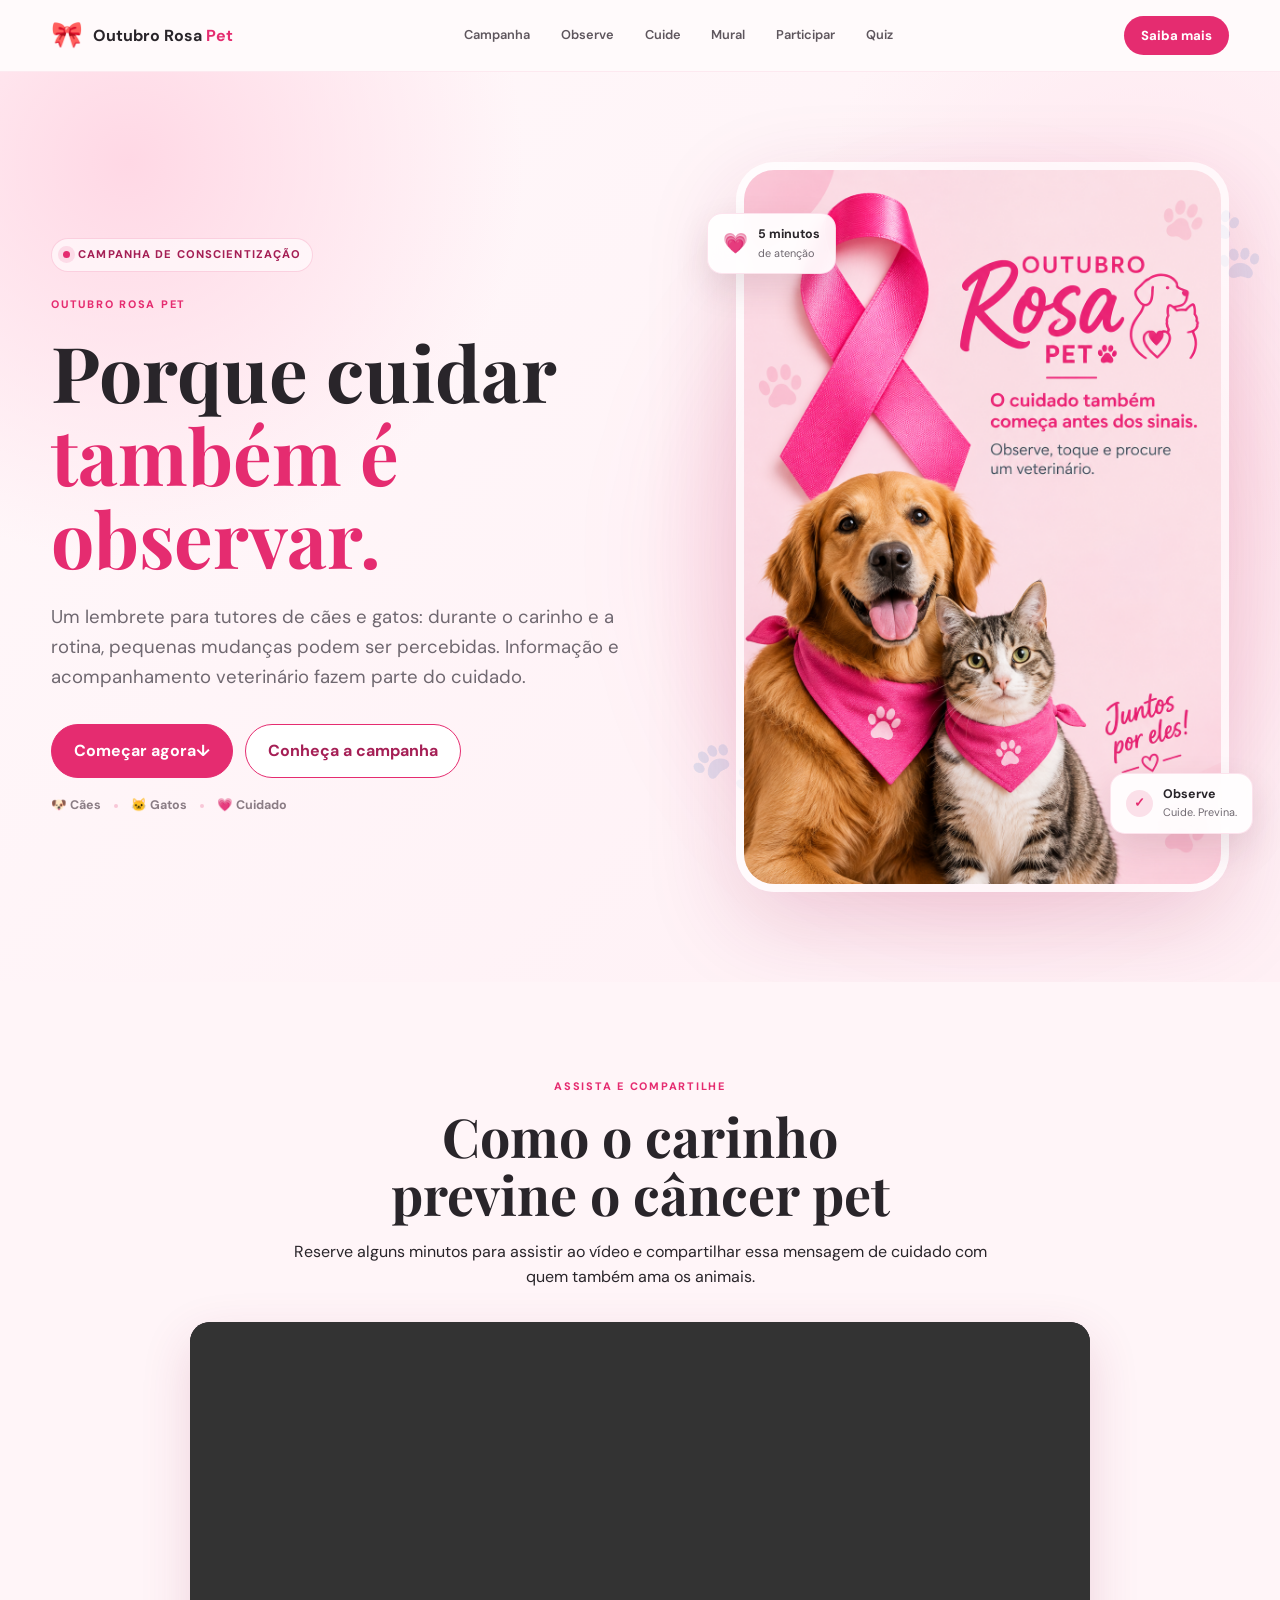
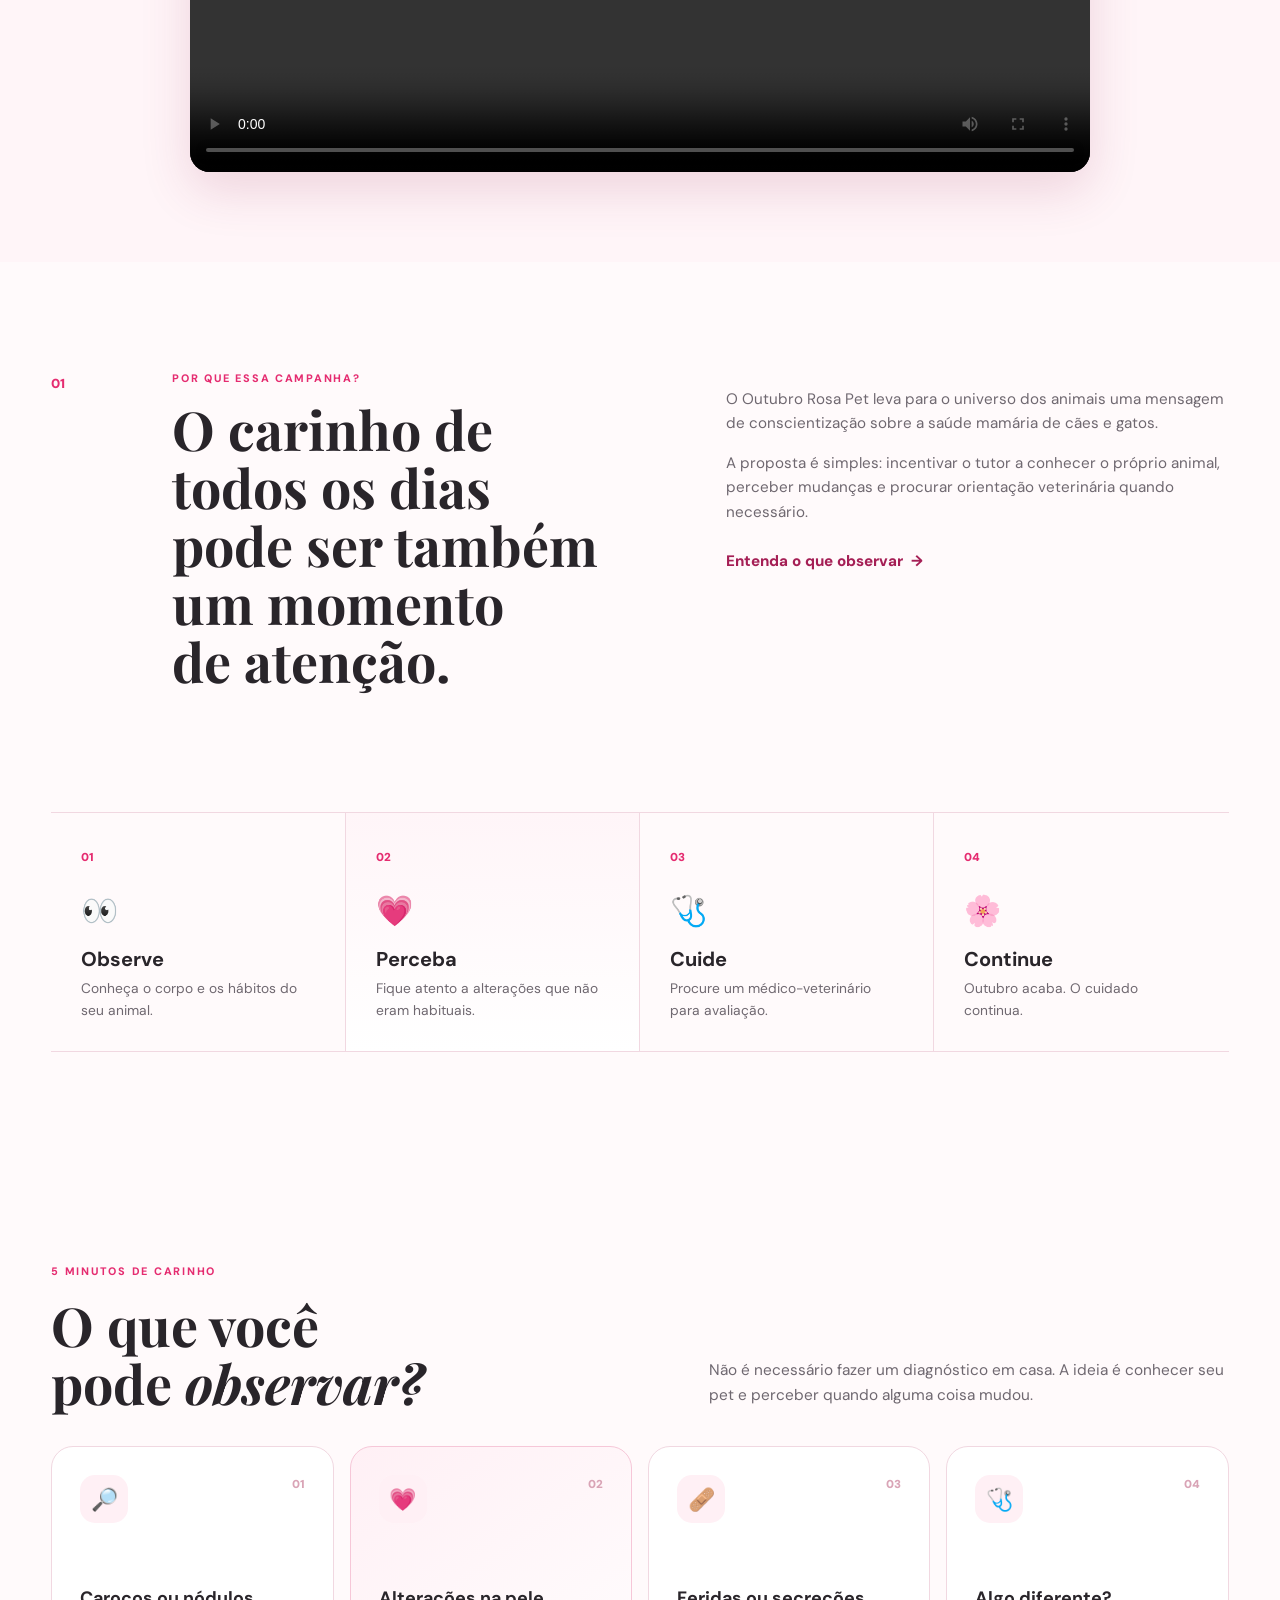
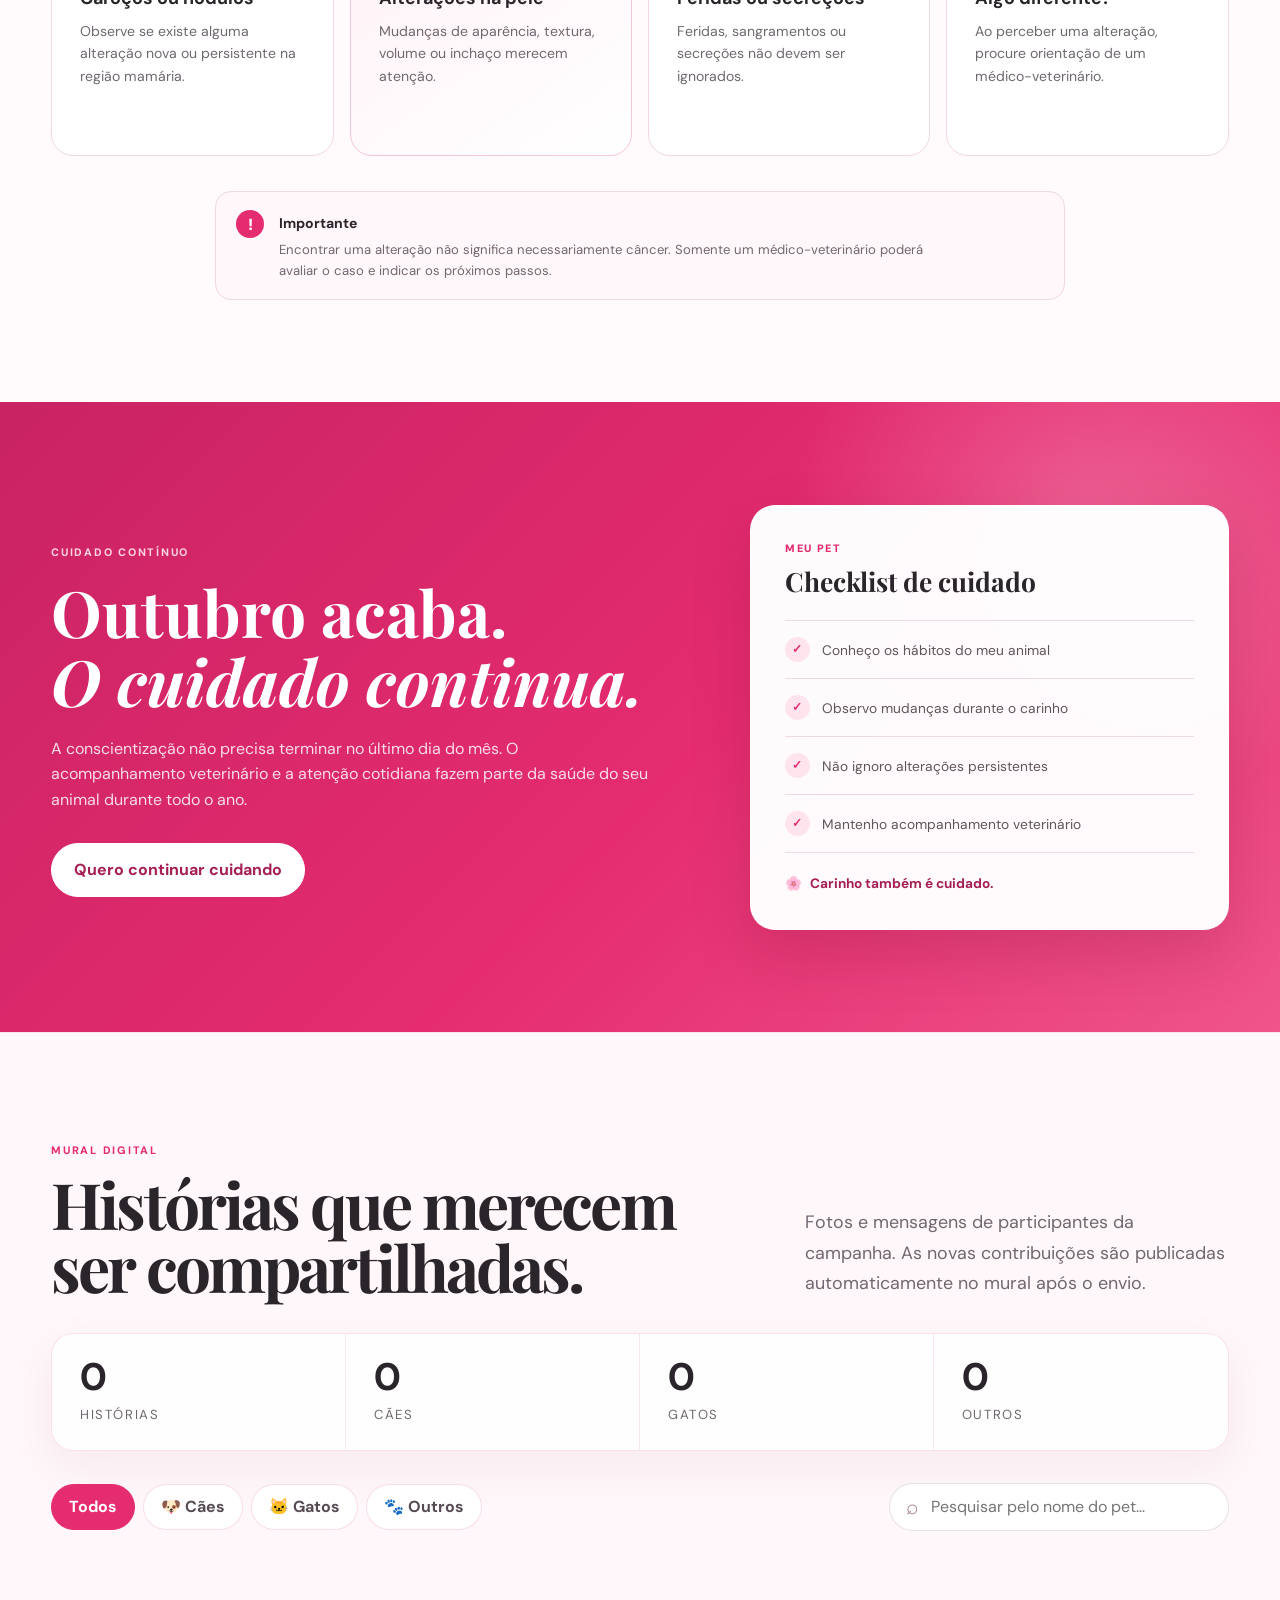
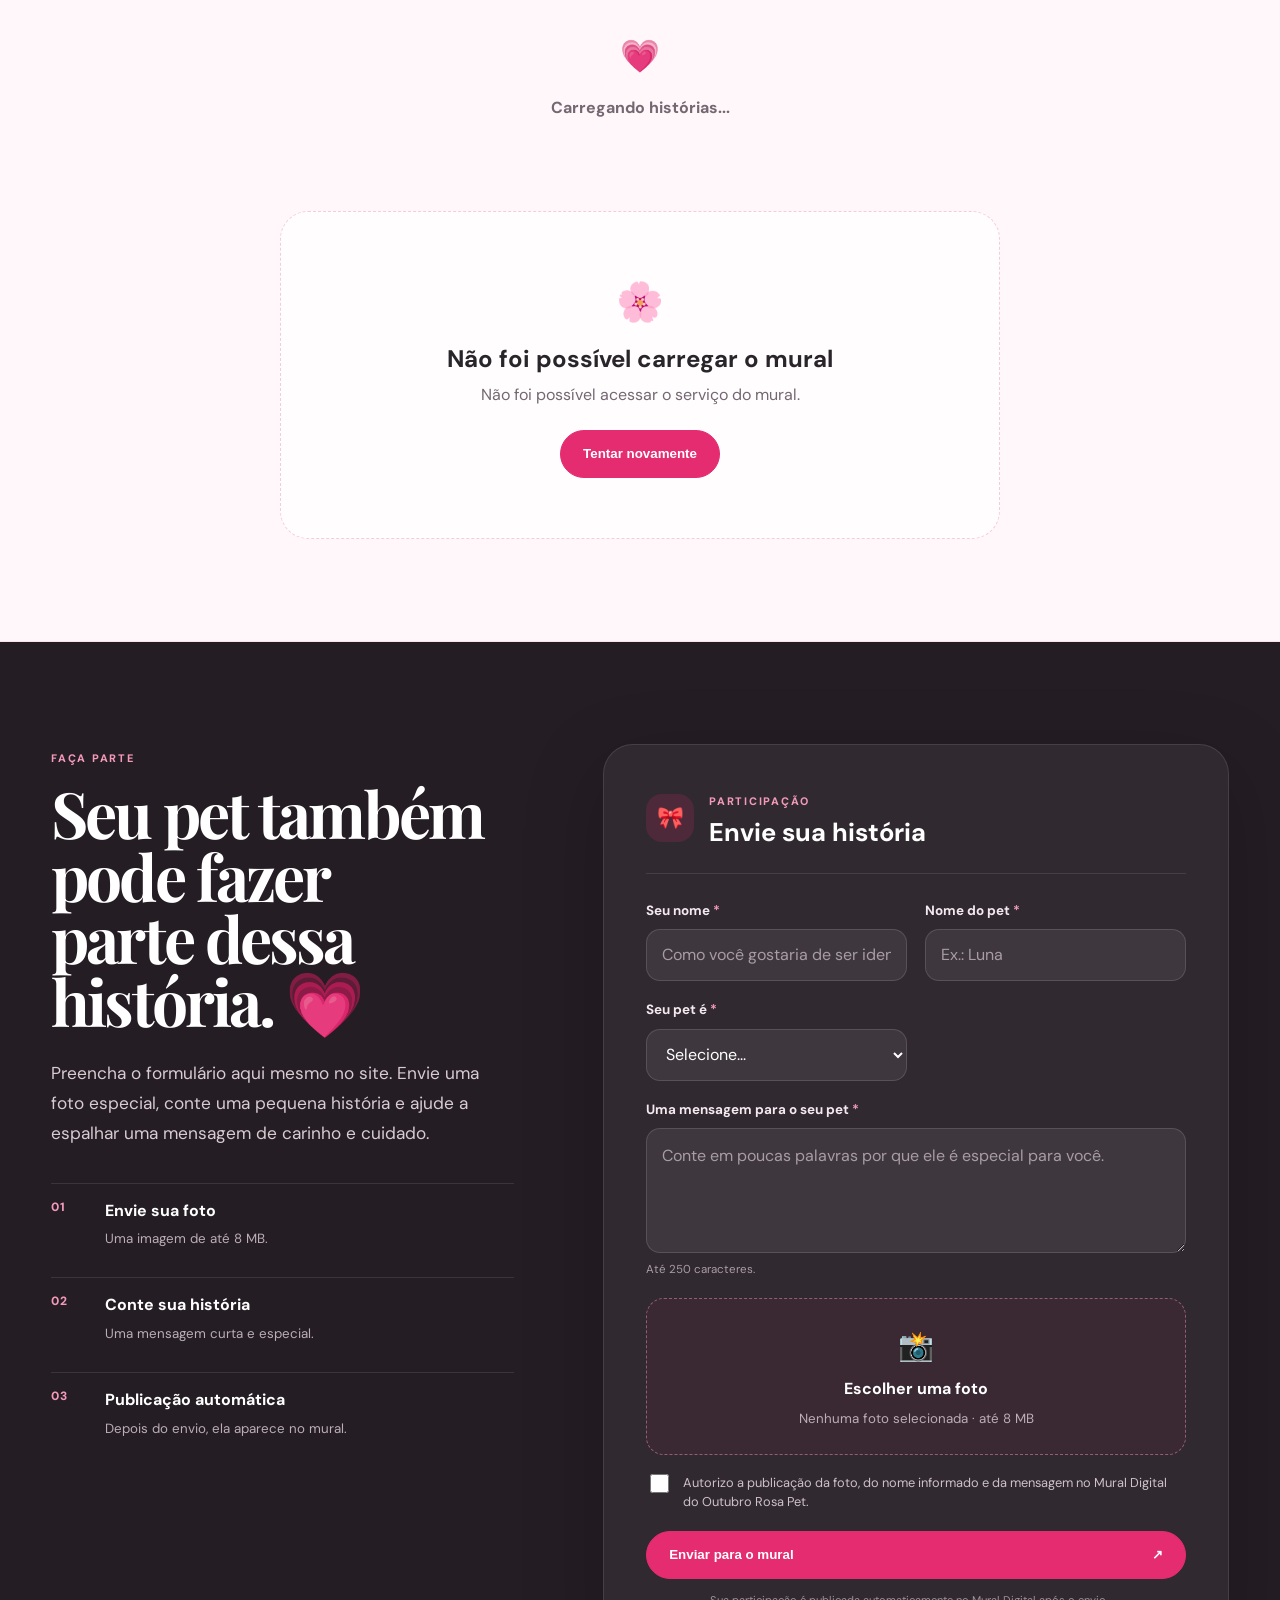
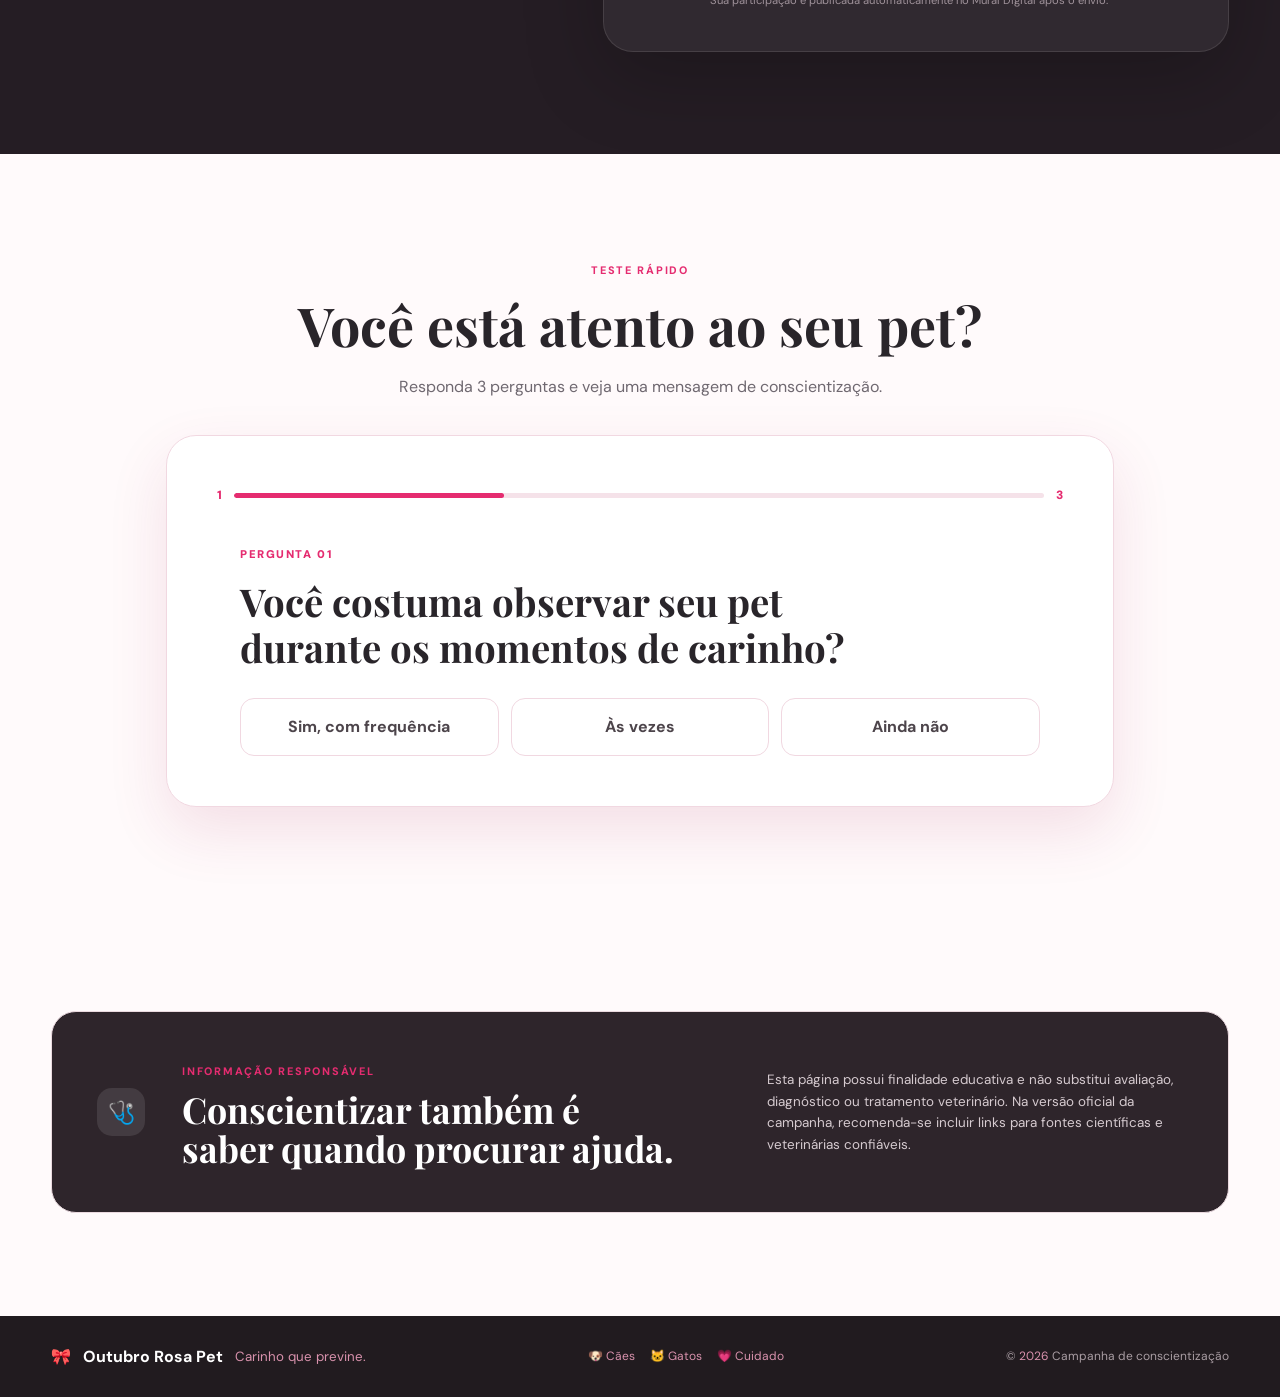
==== teste.html @ 1e1b748e "Create teste.html" ====
<!DOCTYPE html>
<html lang="pt-BR">
<head>
  <meta charset="UTF-8">
  <meta name="viewport" content="width=device-width, initial-scale=1.0, viewport-fit=cover">
  <meta name="theme-color" content="#e52c70">
  <meta name="description" content="Outubro Rosa Pet, uma campanha de conscientização sobre a saúde mamária de cães e gatos.">
  <meta name="robots" content="index, follow">
  <title>Outubro Rosa Pet | Carinho que previne</title>

  <link rel="preconnect" href="https://fonts.googleapis.com">
  <link rel="preconnect" href="https://fonts.gstatic.com" crossorigin>
  <link href="https://fonts.googleapis.com/css2?family=DM+Sans:wght@400;500;600;700;800&family=Playfair+Display:wght@600;700&display=swap" rel="stylesheet">

  <link rel="stylesheet" href="styles.css">
</head>

<body>

  <a class="skip-link" href="#conteudo">Pular para o conteúdo</a>

  <header class="topbar">
    <a class="brand" href="#inicio" aria-label="Outubro Rosa Pet, início">
      <span class="brand-ribbon" aria-hidden="true">🎀</span>
      <span>Outubro Rosa <strong>Pet</strong></span>
    </a>

    <nav aria-label="Navegação principal">
      <a href="#campanha">Campanha</a>
      <a href="#observe">Observe</a>
      <a href="#prevencao">Cuide</a>
      <a href="#mural">Mural</a>
      <a href="#participar">Participar</a>
      <a href="#quiz">Quiz</a>
    </nav>

    <a class="header-cta" href="#saiba-mais">Saiba mais</a>
  </header>

  <main id="conteudo">

    <!-- HERO -->
    <section class="hero" id="inicio">
      <div class="hero-copy">

        <div class="campaign-tag">
          <span class="pulse-dot"></span>
          CAMPANHA DE CONSCIENTIZAÇÃO
        </div>

        <span class="eyebrow">OUTUBRO ROSA PET</span>

        <h1>
          Porque cuidar
          <span>também é observar.</span>
        </h1>

        <p class="hero-text">
          Um lembrete para tutores de cães e gatos: durante o carinho e a rotina,
          pequenas mudanças podem ser percebidas. Informação e acompanhamento
          veterinário fazem parte do cuidado.
        </p>

        <div class="hero-actions">
          <a class="button primary" href="#observe">
            <span>Começar agora</span>
            <span aria-hidden="true">↓</span>
          </a>
          <a class="button secondary" href="#campanha">
            Conheça a campanha
          </a>
        </div>

        <div class="hero-trust">
          <span>🐶 Cães</span>
          <i></i>
          <span>🐱 Gatos</span>
          <i></i>
          <span>💗 Cuidado</span>
        </div>
      </div>

      <div class="hero-visual">
        <div class="hero-glow"></div>

        <div class="floating-card card-top">
          <span>💗</span>
          <div>
            <strong>5 minutos</strong>
            <small>de atenção</small>
          </div>
        </div>

        <div class="hero-image-frame">
          <img
            src="assets/poster-outubro-rosa-pet.png"
            alt="Cachorro e gato representando a campanha Outubro Rosa Pet"
          >
        </div>

        <div class="floating-card card-bottom">
          <span>✓</span>
          <div>
            <strong>Observe</strong>
            <small>Cuide. Previna.</small>
          </div>
        </div>

        <div class="decorative-paw paw-one" aria-hidden="true">🐾</div>
        <div class="decorative-paw paw-two" aria-hidden="true">🐾</div>
      </div>
    </section>


    <!-- VÍDEO DA CAMPANHA -->
    <section id="video-campanha" aria-labelledby="video-campanha-titulo"
      style="padding: clamp(3rem, 7vw, 6rem) 1.25rem; background: #fff5f8;">
      <div style="max-width: 1050px; margin: 0 auto;">
        <div style="max-width: 720px; margin: 0 auto 2rem; text-align: center;">
          <span class="eyebrow">ASSISTA E COMPARTILHE</span>
          <h2 id="video-campanha-titulo" style="margin: .6rem 0 1rem;">Como o carinho previne o câncer pet</h2>
          <p>Reserve alguns minutos para assistir ao vídeo e compartilhar essa mensagem de cuidado com quem também ama os animais.</p>
        </div>
        <div style="max-width: 900px; margin: 0 auto; overflow: hidden; border-radius: 20px; background: #1f1720; box-shadow: 0 18px 50px rgba(150, 35, 80, .16);">
          <video controls playsinline preload="metadata"
            style="display: block; width: 100%; height: auto; max-height: 70vh;"
            aria-label="Vídeo da campanha Outubro Rosa Pet: Como o Carinho Previne o Câncer Pet">
            <source src="assets/Como_o_Carinho_Previne_o_C%C3%A2ncer_Pet.mp4" type="video/mp4">
            Seu navegador não consegue reproduzir este vídeo. Você pode
            <a href="assets/Como_o_Carinho_Previne_o_C%C3%A2ncer_Pet.mp4">abrir o vídeo diretamente</a>.
          </video>
        </div>
      </div>
    </section>

    <!-- INTRO -->
    <section class="campaign-intro" id="campanha">
      <div class="intro-number">01</div>

      <div class="intro-title">
        <span class="eyebrow">POR QUE ESSA CAMPANHA?</span>
        <h2>O carinho de todos os dias pode ser também um momento de atenção.</h2>
      </div>

      <div class="intro-text">
        <p>
          O Outubro Rosa Pet leva para o universo dos animais uma mensagem de
          conscientização sobre a saúde mamária de cães e gatos.
        </p>

        <p>
          A proposta é simples: incentivar o tutor a conhecer o próprio animal,
          perceber mudanças e procurar orientação veterinária quando necessário.
        </p>

        <a class="text-link" href="#observe">
          Entenda o que observar <span>→</span>
        </a>
      </div>
    </section>

    <!-- NUMBERS / PILLARS -->
    <section class="pillars" aria-label="Etapas da campanha">
      <div class="pillar">
        <span class="pillar-number">01</span>
        <span class="pillar-icon">👀</span>
        <h3>Observe</h3>
        <p>Conheça o corpo e os hábitos do seu animal.</p>
      </div>

      <div class="pillar active">
        <span class="pillar-number">02</span>
        <span class="pillar-icon">💗</span>
        <h3>Perceba</h3>
        <p>Fique atento a alterações que não eram habituais.</p>
      </div>

      <div class="pillar">
        <span class="pillar-number">03</span>
        <span class="pillar-icon">🩺</span>
        <h3>Cuide</h3>
        <p>Procure um médico-veterinário para avaliação.</p>
      </div>

      <div class="pillar">
        <span class="pillar-number">04</span>
        <span class="pillar-icon">🌸</span>
        <h3>Continue</h3>
        <p>Outubro acaba. O cuidado continua.</p>
      </div>
    </section>

    <!-- OBSERVE -->
    <section class="observe-section" id="observe">
      <div class="section-heading">
        <div>
          <span class="eyebrow">5 MINUTOS DE CARINHO</span>
          <h2>O que você pode <em>observar?</em></h2>
        </div>

        <p>
          Não é necessário fazer um diagnóstico em casa. A ideia é conhecer
          seu pet e perceber quando alguma coisa mudou.
        </p>
      </div>

      <div class="observation-grid">

        <article class="observation-card">
          <div class="observation-icon">🔎</div>
          <span class="observation-index">01</span>
          <h3>Caroços ou nódulos</h3>
          <p>
            Observe se existe alguma alteração nova ou persistente na região mamária.
          </p>
        </article>

        <article class="observation-card featured">
          <div class="observation-icon">💗</div>
          <span class="observation-index">02</span>
          <h3>Alterações na pele</h3>
          <p>
            Mudanças de aparência, textura, volume ou inchaço merecem atenção.
          </p>
        </article>

        <article class="observation-card">
          <div class="observation-icon">🩹</div>
          <span class="observation-index">03</span>
          <h3>Feridas ou secreções</h3>
          <p>
            Feridas, sangramentos ou secreções não devem ser ignorados.
          </p>
        </article>

        <article class="observation-card">
          <div class="observation-icon">🩺</div>
          <span class="observation-index">04</span>
          <h3>Algo diferente?</h3>
          <p>
            Ao perceber uma alteração, procure orientação de um médico-veterinário.
          </p>
        </article>

      </div>

      <div class="important-note">
        <span class="note-icon">!</span>
        <div>
          <strong>Importante</strong>
          <p>
            Encontrar uma alteração não significa necessariamente câncer.
            Somente um médico-veterinário poderá avaliar o caso e indicar os próximos passos.
          </p>
        </div>
      </div>
    </section>

    <!-- PREVENTION -->
    <section class="prevention-section" id="prevencao">
      <div class="prevention-content">

        <div class="prevention-copy">
          <span class="eyebrow">CUIDADO CONTÍNUO</span>
          <h2>Outubro acaba.<br><em>O cuidado continua.</em></h2>

          <p>
            A conscientização não precisa terminar no último dia do mês.
            O acompanhamento veterinário e a atenção cotidiana fazem parte
            da saúde do seu animal durante todo o ano.
          </p>

          <a class="button light" href="#saiba-mais">
            Quero continuar cuidando
          </a>
        </div>

        <div class="checklist-card">
          <div class="checklist-header">
            <span>MEU PET</span>
            <strong>Checklist de cuidado</strong>
          </div>

          <div class="check-item">
            <span>✓</span>
            <p>Conheço os hábitos do meu animal</p>
          </div>

          <div class="check-item">
            <span>✓</span>
            <p>Observo mudanças durante o carinho</p>
          </div>

          <div class="check-item">
            <span>✓</span>
            <p>Não ignoro alterações persistentes</p>
          </div>

          <div class="check-item">
            <span>✓</span>
            <p>Mantenho acompanhamento veterinário</p>
          </div>

          <div class="check-footer">
            <span>🌸</span>
            <strong>Carinho também é cuidado.</strong>
          </div>
        </div>

      </div>
    </section>

    <!-- MURAL DIGITAL -->
    <section class="mural-section" id="mural">
      <div class="section-heading mural-heading">
        <div>
          <span class="eyebrow">MURAL DIGITAL</span>
          <h2>Histórias que merecem ser compartilhadas.</h2>
        </div>
        <p>
          Fotos e mensagens de participantes da campanha. As novas contribuições são
          publicadas automaticamente no mural após o envio.
        </p>
      </div>

      <div class="mural-stats" aria-label="Estatísticas do mural">
        <div><strong id="muralTotal">0</strong><span>histórias</span></div>
        <div><strong id="muralDogs">0</strong><span>cães</span></div>
        <div><strong id="muralCats">0</strong><span>gatos</span></div>
        <div><strong id="muralOthers">0</strong><span>outros</span></div>
      </div>

      <div class="mural-toolbar">
        <div class="mural-filters" role="group" aria-label="Filtrar mural">
          <button type="button" class="mural-filter is-active" data-mural-filter="todos">Todos</button>
          <button type="button" class="mural-filter" data-mural-filter="cachorros">🐶 Cães</button>
          <button type="button" class="mural-filter" data-mural-filter="gatos">🐱 Gatos</button>
          <button type="button" class="mural-filter" data-mural-filter="outros">🐾 Outros</button>
        </div>
        <label class="mural-search">
          <span aria-hidden="true">⌕</span>
          <span class="sr-only">Pesquisar no mural</span>
          <input id="muralSearch" type="search" placeholder="Pesquisar pelo nome do pet..." autocomplete="off">
        </label>
      </div>

      <div class="mural-loading" id="muralLoading" role="status">
        <span class="loading-orbit" aria-hidden="true">💗</span>
        <strong>Carregando histórias...</strong>
      </div>

      <div class="mural-grid" id="muralGrid" aria-live="polite"></div>

      <div class="mural-empty" id="muralEmpty" hidden>
        <div class="mural-empty-icon">🌸</div>
        <h3>Seja uma das primeiras histórias</h3>
        <p>Envie uma foto e uma mensagem para começar a construir o nosso mural.</p>
        <a class="button primary" href="#participar">Participar do mural</a>
      </div>
    </section>

    <!-- PARTICIPAÇÃO -->
    <section class="participation-section" id="participar">
      <div class="participation-layout">
        <div class="participation-copy">
          <span class="eyebrow">FAÇA PARTE</span>
          <h2>Seu pet também pode fazer parte dessa história. 💗</h2>
          <p>
            Preencha o formulário aqui mesmo no site. Envie uma foto especial,
            conte uma pequena história e ajude a espalhar uma mensagem de carinho e cuidado.
          </p>

          <div class="participation-points">
            <div><span>01</span><strong>Envie sua foto</strong><small>Uma imagem de até 8 MB.</small></div>
            <div><span>02</span><strong>Conte sua história</strong><small>Uma mensagem curta e especial.</small></div>
            <div><span>03</span><strong>Publicação automática</strong><small>Depois do envio, ela aparece no mural.</small></div>
          </div>
        </div>

        <form class="participation-form" id="participationForm" novalidate>
          <div class="form-header">
            <span class="form-icon">🎀</span>
            <div>
              <span class="eyebrow">PARTICIPAÇÃO</span>
              <h3>Envie sua história</h3>
            </div>
          </div>

          <div class="form-grid">
            <label class="form-field">
              <span>Seu nome <b>*</b></span>
              <input id="participantName" name="nome" type="text" maxlength="80" required placeholder="Como você gostaria de ser identificado(a)?">
            </label>

            <label class="form-field">
              <span>Nome do pet <b>*</b></span>
              <input id="petName" name="pet" type="text" maxlength="60" required placeholder="Ex.: Luna">
            </label>

            <label class="form-field">
              <span>Seu pet é <b>*</b></span>
              <select id="petType" name="tipo" required>
                <option value="">Selecione...</option>
                <option value="Cachorro">🐶 Cachorro</option>
                <option value="Gato">🐱 Gato</option>
                <option value="Coelho">🐰 Coelho</option>
                <option value="Outro">🐾 Outro</option>
              </select>
            </label>

            <label class="form-field form-field-full">
              <span>Uma mensagem para o seu pet <b>*</b></span>
              <textarea id="petMessage" name="mensagem" maxlength="250" required placeholder="Conte em poucas palavras por que ele é especial para você."></textarea>
              <small>Até 250 caracteres.</small>
            </label>

            <label class="upload-field form-field-full" for="petPhoto">
              <input id="petPhoto" name="foto" type="file" accept="image/jpeg,image/png,image/webp,image/*" required>
              <span class="upload-icon">📸</span>
              <strong>Escolher uma foto</strong>
              <small id="fileName">Nenhuma foto selecionada · até 8 MB</small>
            </label>

            <label class="consent-field form-field-full">
              <input id="consent" type="checkbox" required>
              <span>
                Autorizo a publicação da foto, do nome informado e da mensagem no Mural Digital do Outubro Rosa Pet.
              </span>
            </label>
          </div>

          <div class="form-status" id="formStatus" hidden aria-live="polite"></div>

          <button class="button primary form-submit" id="submitParticipation" type="submit">
            <span>Enviar para o mural</span>
            <span aria-hidden="true">↗</span>
          </button>

          <p class="form-note">Sua participação é publicada automaticamente no Mural Digital após o envio.</p>
        </form>
      </div>
    </section>

    <!-- QUIZ -->
    <section class="quiz-section" id="quiz">
      <div class="quiz-header">
        <span class="eyebrow">TESTE RÁPIDO</span>
        <h2>Você está atento ao seu pet?</h2>
        <p>Responda 3 perguntas e veja uma mensagem de conscientização.</p>
      </div>

      <div class="quiz-box" id="quizBox">

        <div class="quiz-progress">
          <span id="questionNumber">1</span>
          <div class="progress-track">
            <div class="progress-bar" id="progressBar"></div>
          </div>
          <span>3</span>
        </div>

        <div class="quiz-question" id="quizQuestion">
          <span class="question-label">PERGUNTA 01</span>
          <h3>Você costuma observar seu pet durante os momentos de carinho?</h3>

          <div class="quiz-options">
            <button type="button" data-answer="yes">Sim, com frequência</button>
            <button type="button" data-answer="sometimes">Às vezes</button>
            <button type="button" data-answer="no">Ainda não</button>
          </div>
        </div>

        <div class="quiz-result" id="quizResult" hidden>
          <div class="result-icon">🌸</div>
          <span class="eyebrow">MENSAGEM PARA VOCÊ</span>
          <h3>O cuidado começa na atenção.</h3>
          <p>
            Continue observando seu animal e mantenha o acompanhamento com
            um médico-veterinário. Pequenas atitudes fazem parte de uma rotina de cuidado.
          </p>
          <button type="button" class="button primary" id="restartQuiz">
            Refazer o quiz
          </button>
        </div>

      </div>
    </section>

    <!-- Seção de QR Code removida -->

    <!-- SOURCES -->
    <section class="responsibility">
      <div class="responsibility-icon">🩺</div>

      <div>
        <span class="eyebrow">INFORMAÇÃO RESPONSÁVEL</span>
        <h2>Conscientizar também é saber quando procurar ajuda.</h2>
      </div>

      <p>
        Esta página possui finalidade educativa e não substitui avaliação,
        diagnóstico ou tratamento veterinário. Na versão oficial da campanha,
        recomenda-se incluir links para fontes científicas e veterinárias confiáveis.
      </p>
    </section>

  </main>

  <!-- VISUALIZAÇÃO AMPLIADA DO MURAL -->
  <div class="mural-lightbox" id="muralLightbox" hidden role="dialog" aria-modal="true" aria-labelledby="lightboxTitle">
    <div class="mural-lightbox-panel">
      <button class="mural-lightbox-close" id="lightboxClose" type="button" aria-label="Fechar foto">×</button>
      <div class="mural-lightbox-image">
        <img id="lightboxImage" src="" alt="">
      </div>
      <div class="mural-lightbox-content">
        <span class="eyebrow">HISTÓRIA DO MURAL</span>
        <h3 id="lightboxTitle">Meu pet</h3>
        <p id="lightboxMessage"></p>
        <strong id="lightboxAuthor"></strong>
      </div>
    </div>
  </div>

  <footer>
    <div class="footer-brand">
      <span>🎀</span>
      <strong>Outubro Rosa Pet</strong>
      <small>Carinho que previne.</small>
    </div>

    <div class="footer-center">
      <span>🐶 Cães</span>
      <span>🐱 Gatos</span>
      <span>💗 Cuidado</span>
    </div>

    <p>© <span id="year"></span> Campanha de conscientização</p>
  </footer>

  <script>
    // Ano automático
    document.getElementById("year").textContent = new Date().getFullYear();

    // Quiz
    const questions = [
      {
        title: "Você costuma observar seu pet durante os momentos de carinho?",
        label: "PERGUNTA 01"
      },
      {
        title: "Se você perceber uma alteração persistente, o que faria?",
        label: "PERGUNTA 02"
      },
      {
        title: "O acompanhamento veterinário faz parte da rotina do seu pet?",
        label: "PERGUNTA 03"
      }
    ];

    let currentQuestion = 0;

    const questionNumber = document.getElementById("questionNumber");
    const progressBar = document.getElementById("progressBar");
    const quizQuestion = document.getElementById("quizQuestion");
    const quizResult = document.getElementById("quizResult");
    const restartQuiz = document.getElementById("restartQuiz");

    function renderQuestion() {
      const question = questions[currentQuestion];

      questionNumber.textContent = currentQuestion + 1;
      progressBar.style.width = ((currentQuestion + 1) / questions.length * 100) + "%";

      quizQuestion.innerHTML = `
        <span class="question-label">${question.label}</span>
        <h3>${question.title}</h3>
        <div class="quiz-options">
          <button type="button">Sim</button>
          <button type="button">Às vezes</button>
          <button type="button">Ainda não</button>
        </div>
      `;

      quizQuestion.querySelectorAll("button").forEach(button => {
        button.addEventListener("click", nextQuestion);
      });
    }

    function nextQuestion() {
      currentQuestion++;

      if (currentQuestion >= questions.length) {
        quizQuestion.hidden = true;
        quizResult.hidden = false;
        progressBar.style.width = "100%";
        questionNumber.textContent = "✓";
        return;
      }

      renderQuestion();
    }

    restartQuiz.addEventListener("click", () => {
      currentQuestion = 0;
      quizQuestion.hidden = false;
      quizResult.hidden = true;
      renderQuestion();
    });

    // Intersection observer para entradas suaves
    const observer = new IntersectionObserver((entries) => {
      entries.forEach(entry => {
        if (entry.isIntersecting) {
          entry.target.classList.add("is-visible");
        }
      });
    }, { threshold: 0.1 });

    document.querySelectorAll(
      ".pillar, .observation-card, .important-note, .checklist-card, .quiz-box, .responsibility"
    ).forEach(element => observer.observe(element));


    // ================================================================
    // MURAL DIGITAL + FORMULÁRIO
    // Integração direta com o Google Apps Script.
    // ================================================================

    const MURAL_API_URL = "https://script.google.com/macros/s/AKfycbwHZes5xLtTREn1jpdKSPSDmWVf1mwkJ4J_RjFqAWxGQUt0kjCjULKMPs38r4GDtqMt/exec";
    const MAX_IMAGE_BYTES = 8 * 1024 * 1024;

    const muralState = {
      items: [],
      filter: "todos",
      search: ""
    };

    const muralElements = {
      grid: document.getElementById("muralGrid"),
      empty: document.getElementById("muralEmpty"),
      loading: document.getElementById("muralLoading"),
      search: document.getElementById("muralSearch"),
      filters: document.querySelectorAll("[data-mural-filter]"),
      total: document.getElementById("muralTotal"),
      dogs: document.getElementById("muralDogs"),
      cats: document.getElementById("muralCats"),
      others: document.getElementById("muralOthers"),
      form: document.getElementById("participationForm"),
      status: document.getElementById("formStatus"),
      file: document.getElementById("petPhoto"),
      fileName: document.getElementById("fileName"),
      submit: document.getElementById("submitParticipation"),
      lightbox: document.getElementById("muralLightbox"),
      lightboxImage: document.getElementById("lightboxImage"),
      lightboxTitle: document.getElementById("lightboxTitle"),
      lightboxMessage: document.getElementById("lightboxMessage"),
      lightboxAuthor: document.getElementById("lightboxAuthor"),
      lightboxClose: document.getElementById("lightboxClose")
    };

    function normalizeText(value) {
      return String(value || "")
        .normalize("NFD")
        .replace(/[\u0300-\u036f]/g, "")
        .toLowerCase()
        .trim();
    }

    function escapeHtml(value) {
      return String(value || "")
        .replace(/&/g, "&amp;")
        .replace(/</g, "&lt;")
        .replace(/>/g, "&gt;")
        .replace(/"/g, "&quot;")
        .replace(/'/g, "&#039;");
    }

    function petEmoji(tipo) {
      const type = normalizeText(tipo);
      if (type.includes("gato")) return "🐱";
      if (type.includes("cachorro") || type.includes("cao")) return "🐶";
      if (type.includes("coelho")) return "🐰";
      return "🐾";
    }

    function isDog(item) {
      const type = normalizeText(item.tipo);
      return type.includes("cachorro") || type.includes("cao");
    }

    function isCat(item) {
      return normalizeText(item.tipo).includes("gato");
    }

    function renderMuralStats() {
      const dogs = muralState.items.filter(isDog).length;
      const cats = muralState.items.filter(isCat).length;
      const others = Math.max(0, muralState.items.length - dogs - cats);

      muralElements.total.textContent = muralState.items.length;
      muralElements.dogs.textContent = dogs;
      muralElements.cats.textContent = cats;
      muralElements.others.textContent = others;
    }

    function getVisibleItems() {
      const term = normalizeText(muralState.search);

      return muralState.items.filter(item => {
        const type = normalizeText(item.tipo);
        const filter = muralState.filter;

        const matchesFilter =
          filter === "todos" ||
          (filter === "cachorros" && (type.includes("cachorro") || type.includes("cao"))) ||
          (filter === "gatos" && type.includes("gato")) ||
          (filter === "outros" && !type.includes("gato") && !type.includes("cachorro") && !type.includes("cao"));

        const searchable = normalizeText(
          `${item.pet || ""} ${item.nome || ""} ${item.mensagem || ""}`
        );

        return matchesFilter && searchable.includes(term);
      });
    }

    function renderMural() {
      const visibleItems = getVisibleItems();
      muralElements.grid.innerHTML = "";
      muralElements.empty.hidden = visibleItems.length > 0;

      if (!visibleItems.length) {
        return;
      }

      visibleItems.forEach((item, index) => {
        const card = document.createElement("article");
        card.className = "mural-card";
        card.style.setProperty("--delay", `${Math.min(index * 45, 350)}ms`);

        const imageUrl = String(item.foto || "").trim();
        const petName = item.pet || "Meu pet";
        const message = item.mensagem || "Uma história de carinho e cuidado.";
        const author = item.nome || "Participante";
        const type = item.tipo || "Pet";

        card.innerHTML = `
          <button class="mural-photo" type="button" aria-label="Abrir foto de ${escapeHtml(petName)}">
            ${imageUrl
              ? `<img src="${escapeHtml(imageUrl)}" alt="Foto de ${escapeHtml(petName)}" loading="lazy">`
              : `<div class="mural-photo-placeholder" aria-hidden="true">${petEmoji(type)}</div>`}
            <span class="mural-photo-badge">${petEmoji(type)}</span>
            <span class="mural-expand" aria-hidden="true">↗</span>
          </button>
          <div class="mural-card-body">
            <div class="mural-meta">
              <span>${escapeHtml(type)}</span>
              <span>Outubro Rosa Pet</span>
            </div>
            <h3>${escapeHtml(petName)}</h3>
            <p>“${escapeHtml(message)}”</p>
            <strong>${escapeHtml(author)}</strong>
          </div>
        `;

        card.querySelector(".mural-photo").addEventListener("click", () => {
          openMuralLightbox(item);
        });

        muralElements.grid.appendChild(card);
      });
    }

    function showMuralError(message) {
      muralElements.loading.hidden = true;
      muralElements.empty.hidden = false;
      muralElements.empty.innerHTML = `
        <div class="mural-empty-icon">🌸</div>
        <h3>Não foi possível carregar o mural</h3>
        <p>${escapeHtml(message)}</p>
        <button class="button primary" type="button" id="retryMural">Tentar novamente</button>
      `;

      const retry = document.getElementById("retryMural");
      if (retry) {
        retry.addEventListener("click", loadMural);
      }
    }

    function loadMural() {
      muralElements.loading.hidden = false;
      muralElements.empty.hidden = true;

      const callbackName = `outubroRosaPetCallback_${Date.now()}_${Math.floor(Math.random() * 10000)}`;
      const script = document.createElement("script");
      let finished = false;

      const cleanup = () => {
        delete window[callbackName];
        script.remove();
      };

      const timeout = window.setTimeout(() => {
        if (finished) return;
        finished = true;
        cleanup();
        showMuralError("Verifique a conexão com o serviço do mural e tente novamente.");
      }, 15000);

      window[callbackName] = data => {
        if (finished) return;
        finished = true;
        window.clearTimeout(timeout);
        cleanup();

        muralElements.loading.hidden = true;

        if (!data || data.success !== true) {
          showMuralError("O serviço respondeu com um erro.");
          return;
        }

        muralState.items = Array.isArray(data.items) ? data.items : [];
        renderMuralStats();
        renderMural();
      };

      script.src = `${MURAL_API_URL}?action=list&callback=${encodeURIComponent(callbackName)}&_=${Date.now()}`;
      script.onerror = () => {
        if (finished) return;
        finished = true;
        window.clearTimeout(timeout);
        cleanup();
        showMuralError("Não foi possível acessar o serviço do mural.");
      };

      document.head.appendChild(script);
    }

    function showFormStatus(message, type) {
      muralElements.status.textContent = message;
      muralElements.status.className = `form-status ${type || "info"}`;
      muralElements.status.hidden = false;
    }

    function fileToDataUrl(file) {
      return new Promise((resolve, reject) => {
        const reader = new FileReader();

        reader.onload = () => resolve(String(reader.result));
        reader.onerror = () => reject(new Error("Não foi possível ler a imagem."));

        reader.readAsDataURL(file);
      });
    }

    function submitViaHiddenForm(payload) {
      return new Promise((resolve, reject) => {
        const frameName = `submitFrame_${Date.now()}_${Math.floor(Math.random() * 10000)}`;
        const iframe = document.createElement("iframe");
        iframe.name = frameName;
        iframe.title = "Envio do formulário";
        iframe.className = "hidden-submit-frame";
        iframe.setAttribute("aria-hidden", "true");
        iframe.style.display = "none";
        document.body.appendChild(iframe);

        const hiddenForm = document.createElement("form");
        hiddenForm.method = "POST";
        hiddenForm.action = MURAL_API_URL;
        hiddenForm.target = frameName;
        hiddenForm.acceptCharset = "UTF-8";
        hiddenForm.style.display = "none";

        const payloadInput = document.createElement("input");
        payloadInput.type = "hidden";
        payloadInput.name = "payload";
        payloadInput.value = JSON.stringify(payload);

        hiddenForm.appendChild(payloadInput);
        document.body.appendChild(hiddenForm);

        let resolved = false;
        const finish = () => {
          if (resolved) return;
          resolved = true;
          hiddenForm.remove();
          iframe.remove();
          resolve();
        };

        iframe.addEventListener("load", () => {
          // O navegador não permite ler a resposta cross-origin do iframe.
          // O carregamento indica apenas que o POST foi processado pelo navegador.
          window.setTimeout(finish, 900);
        }, { once: true });

        try {
          hiddenForm.submit();
        } catch (error) {
          hiddenForm.remove();
          iframe.remove();
          reject(error);
          return;
        }

        // Fallback caso o iframe não dispare load por causa do ambiente do navegador.
        window.setTimeout(finish, 3500);
      });
    }

    async function handleParticipationSubmit(event) {
      event.preventDefault();

      if (!MURAL_API_URL) {
        showFormStatus("O serviço do mural não está configurado.", "error");
        return;
      }

      if (!muralElements.form.checkValidity()) {
        muralElements.form.reportValidity();
        return;
      }

      const file = muralElements.file.files[0];
      const consent = document.getElementById("consent");

      if (!file) {
        showFormStatus("Escolha uma foto para participar do mural.", "error");
        return;
      }

      if (!/^image\/(jpeg|jpg|png|webp)$/i.test(file.type)) {
        showFormStatus("Use uma imagem JPG, PNG ou WEBP.", "error");
        return;
      }

      if (file.size > MAX_IMAGE_BYTES) {
        showFormStatus("A foto deve ter no máximo 8 MB.", "error");
        return;
      }

      if (!consent.checked) {
        showFormStatus("É necessário autorizar a publicação para participar do mural.", "error");
        consent.focus();
        return;
      }

      const buttonLabel = muralElements.submit.querySelector("span");
      muralElements.submit.disabled = true;
      if (buttonLabel) buttonLabel.textContent = "Enviando...";
      showFormStatus("Enviando sua participação. Aguarde um instante...", "info");

      try {
        const dataUrl = await fileToDataUrl(file);

        const payload = {
          nome: document.getElementById("participantName").value.trim(),
          pet: document.getElementById("petName").value.trim(),
          tipo: document.getElementById("petType").value,
          mensagem: document.getElementById("petMessage").value.trim(),
          consentimento: true,
          foto: {
            name: file.name,
            type: file.type,
            data: dataUrl
          }
        };

        await submitViaHiddenForm(payload);

        muralElements.form.reset();
        muralElements.fileName.textContent = "Nenhuma foto selecionada · até 8 MB";

        showFormStatus(
          "💗 Participação enviada com sucesso! Ela foi publicada automaticamente no mural.",
          "success"
        );

        // Dá tempo para o Apps Script gravar a linha e o arquivo antes de atualizar o mural.
        window.setTimeout(() => {
          loadMural();
        }, 1800);
      } catch (error) {
        console.error("Erro no envio do mural:", error);
        showFormStatus(
          "Não foi possível enviar a participação. Tente novamente.",
          "error"
        );
      } finally {
        muralElements.submit.disabled = false;
        if (buttonLabel) buttonLabel.textContent = "Enviar para o mural";
      }
    }

    function openMuralLightbox(item) {
      const imageUrl = String(item.foto || "").trim();

      if (!imageUrl) return;

      muralElements.lightboxImage.src = imageUrl;
      muralElements.lightboxImage.alt = `Foto de ${item.pet || "pet"}`;
      muralElements.lightboxTitle.textContent = `${petEmoji(item.tipo)} ${item.pet || "Meu pet"}`;
      muralElements.lightboxMessage.textContent = `“${item.mensagem || "Uma história de carinho e cuidado."}”`;
      muralElements.lightboxAuthor.textContent = item.nome ? `Por ${item.nome}` : "Participação da campanha";
      muralElements.lightbox.hidden = false;
      document.body.classList.add("modal-open");
      muralElements.lightboxClose.focus();
    }

    function closeMuralLightbox() {
      muralElements.lightbox.hidden = true;
      muralElements.lightboxImage.src = "";
      document.body.classList.remove("modal-open");
    }

    muralElements.filters.forEach(button => {
      button.addEventListener("click", () => {
        muralElements.filters.forEach(item => item.classList.remove("is-active"));
        button.classList.add("is-active");
        muralState.filter = button.dataset.muralFilter || "todos";
        renderMural();
      });
    });

    muralElements.search.addEventListener("input", event => {
      muralState.search = event.target.value;
      renderMural();
    });

    muralElements.file.addEventListener("change", () => {
      const file = muralElements.file.files[0];
      muralElements.fileName.textContent = file
        ? `${file.name} · ${(file.size / 1024 / 1024).toFixed(2)} MB`
        : "Nenhuma foto selecionada · até 8 MB";
    });

    muralElements.form.addEventListener("submit", handleParticipationSubmit);
    muralElements.lightboxClose.addEventListener("click", closeMuralLightbox);

    muralElements.lightbox.addEventListener("click", event => {
      if (event.target === muralElements.lightbox) {
        closeMuralLightbox();
      }
    });

    document.addEventListener("keydown", event => {
      if (event.key === "Escape" && !muralElements.lightbox.hidden) {
        closeMuralLightbox();
      }
    });

    loadMural();
  </script>

</body>
</html>
---- styles.css ----
/* =========================================================
   OUTUBRO ROSA PET
   Responsive design: mobile, tablet, desktop, ultrawide and TV
   ========================================================= */

*,
*::before,
*::after {
  box-sizing: border-box;
}

:root {
  --pink: #e52c70;
  --pink-dark: #a51f55;
  --pink-soft: #fff0f5;
  --rose: #f8c7d7;
  --ink: #29252a;
  --muted: #6f6870;
  --white: #fff;
  --line: #f1d8e1;
  --shadow: 0 24px 60px rgba(165, 31, 85, .12);

  /* Fluid spacing and sizing */
  --page-pad: clamp(18px, 4vw, 96px);
  --section-pad: clamp(64px, 8vw, 140px);
  --content-max: 1440px;
  --reading-max: 760px;
}

html {
  scroll-behavior: smooth;
  scroll-padding-top: 80px;
  font-size: 16px;
}

body {
  margin: 0;
  min-width: 280px;
  color: var(--ink);
  background: #fffafb;
  font-family: "DM Sans", Arial, sans-serif;
  line-height: 1.6;
  overflow-x: hidden;
  text-rendering: optimizeLegibility;
}

img,
svg,
video {
  display: block;
  max-width: 100%;
  height: auto;
}

button,
a {
  -webkit-tap-highlight-color: transparent;
}

a {
  color: inherit;
  text-decoration: none;
}

p {
  max-width: 75ch;
}

h1,
h2,
h3 {
  text-wrap: balance;
}

h1,
h2 {
  font-family: "Playfair Display", Georgia, serif;
  line-height: 1.08;
}

h1 {
  font-size: clamp(2.8rem, 6vw, 6.8rem);
  margin: 15px 0 24px;
}

h2 {
  font-size: clamp(2.15rem, 4.2vw, 4.4rem);
  margin: 14px 0 20px;
}

h3 {
  line-height: 1.2;
}

.eyebrow {
  display: inline-block;
  color: var(--pink);
  font-size: clamp(.68rem, .75vw, .82rem);
  letter-spacing: .16em;
  font-weight: 800;
}

/* Header */

.topbar {
  position: sticky;
  top: 0;
  z-index: 100;
  display: flex;
  align-items: center;
  justify-content: space-between;
  gap: 24px;
  min-height: 72px;
  padding: 12px var(--page-pad);
  background: rgba(255, 250, 251, .92);
  backdrop-filter: blur(14px);
  -webkit-backdrop-filter: blur(14px);
  border-bottom: 1px solid rgba(229, 44, 112, .08);
}

.brand {
  display: inline-flex;
  align-items: center;
  gap: 10px;
  flex: 0 0 auto;
  font-weight: 700;
  white-space: nowrap;
}

.brand-ribbon {
  font-size: clamp(22px, 2vw, 30px);
}

.brand strong {
  color: var(--pink);
}

nav {
  display: flex;
  align-items: center;
  justify-content: flex-end;
  gap: clamp(14px, 2.4vw, 34px);
  font-size: clamp(.78rem, 1vw, 1rem);
  font-weight: 600;
  color: #5e565d;
}

nav a {
  padding: 8px 0;
}

nav a:hover,
nav a:focus-visible {
  color: var(--pink);
}

/* Hero */

.hero {
  width: 100%;
  min-height: min(820px, calc(100svh - 72px));
  display: grid;
  grid-template-columns: minmax(0, 1.05fr) minmax(320px, .85fr);
  gap: clamp(32px, 6vw, 110px);
  align-items: center;
  padding: clamp(55px, 7vw, 110px) var(--page-pad);
  overflow: hidden;
  background:
    radial-gradient(circle at 10% 10%, #ffd8e5 0, transparent 28%),
    radial-gradient(circle at 90% 20%, #ffe7ef 0, transparent 25%),
    linear-gradient(135deg, #fff8fa, #fff0f5);
}

.hero-copy {
  width: min(100%, 760px);
  justify-self: center;
}

.hero-text {
  max-width: 680px;
  font-size: clamp(1rem, 1.45vw, 1.35rem);
  color: var(--muted);
}

.hero-actions {
  display: flex;
  gap: 12px;
  flex-wrap: wrap;
  margin: 32px 0 18px;
}

.button {
  min-height: 48px;
  display: inline-flex;
  align-items: center;
  justify-content: center;
  padding: 13px 22px;
  border-radius: 999px;
  font-weight: 700;
  border: 1px solid var(--pink);
  transition: transform .2s ease, box-shadow .2s ease;
}

.button.primary {
  background: var(--pink);
  color: white;
}

.button.primary:hover,
.button.primary:focus-visible {
  transform: translateY(-2px);
  box-shadow: 0 10px 24px rgba(229, 44, 112, .25);
}

.button.secondary {
  color: var(--pink-dark);
  background: white;
}

.microcopy {
  font-size: clamp(.75rem, .9vw, .9rem);
  color: #8a7d84;
}

.hero-art {
  position: relative;
  width: min(100%, 600px);
  justify-self: center;
}

.hero-art img {
  width: 100%;
  max-height: min(72vh, 760px);
  object-fit: cover;
  object-position: center;
  border-radius: clamp(18px, 2.5vw, 34px);
  box-shadow: var(--shadow);
}

.ribbon {
  position: absolute;
  z-index: 2;
  left: clamp(-22px, -2vw, -8px);
  top: clamp(-35px, -3vw, -12px);
  font-size: clamp(54px, 7vw, 92px);
  filter: drop-shadow(0 8px 14px rgba(229, 44, 112, .18));
  pointer-events: none;
}

/* Three pillars */

.stats {
  width: min(calc(100% - 2 * var(--page-pad)), 1200px);
  margin: clamp(-35px, -3vw, -18px) auto 0;
  position: relative;
  z-index: 3;
  display: grid;
  grid-template-columns: repeat(3, 1fr);
  background: white;
  border-radius: clamp(18px, 2vw, 28px);
  box-shadow: var(--shadow);
  padding: clamp(18px, 2.5vw, 35px);
}

.stats > div {
  padding: 12px clamp(16px, 2.5vw, 32px);
  border-right: 1px solid var(--line);
}

.stats > div:last-child {
  border-right: 0;
}

.stats strong {
  color: var(--pink);
  font-size: .82rem;
}

.stats span {
  display: block;
  font-weight: 800;
  font-size: clamp(1.1rem, 1.7vw, 1.45rem);
  margin: 3px 0;
}

.stats p {
  margin: 0;
  color: var(--muted);
  font-size: clamp(.78rem, 1vw, .94rem);
}

/* Generic sections */

.section {
  width: min(100%, var(--content-max));
  margin: 0 auto;
  padding: var(--section-pad) var(--page-pad);
}

.intro {
  display: grid;
  grid-template-columns: minmax(0, 1fr) minmax(0, 1fr);
  gap: clamp(40px, 7vw, 110px);
}

.text-column {
  padding-top: 15px;
  color: var(--muted);
  font-size: clamp(.98rem, 1.25vw, 1.15rem);
}

.observe {
  padding-top: clamp(30px, 5vw, 80px);
}

.section-heading {
  text-align: center;
  max-width: 780px;
  margin: 0 auto clamp(32px, 5vw, 60px);
}

.section-heading p {
  margin-left: auto;
  margin-right: auto;
  color: var(--muted);
  font-size: clamp(.95rem, 1.2vw, 1.1rem);
}

/* Cards */

.cards {
  display: grid;
  grid-template-columns: repeat(4, minmax(0, 1fr));
  gap: clamp(14px, 1.6vw, 24px);
}

.card {
  min-width: 0;
  background: white;
  padding: clamp(22px, 2.2vw, 34px);
  border: 1px solid var(--line);
  border-radius: clamp(17px, 2vw, 25px);
  transition: transform .2s ease, box-shadow .2s ease;
}

.card:hover {
  transform: translateY(-5px);
  box-shadow: var(--shadow);
}

.card-number {
  color: var(--pink);
  font-weight: 800;
  font-size: .82rem;
}

.card h3 {
  font-size: clamp(1.05rem, 1.5vw, 1.35rem);
  margin: 28px 0 10px;
}

.card p {
  color: var(--muted);
  font-size: clamp(.84rem, 1vw, .96rem);
  margin: 0;
}

/* Prevention */

.prevention {
  width: 100%;
  max-width: none;
  background: var(--pink-soft);
}

.prevention-box {
  width: min(100%, var(--content-max));
  margin: auto;
  padding: 0 var(--page-pad);
  display: grid;
  grid-template-columns: minmax(0, 1.1fr) minmax(280px, .9fr);
  gap: clamp(35px, 7vw, 90px);
  align-items: center;
}

.prevention-box p {
  color: var(--muted);
  max-width: 650px;
  font-size: clamp(.98rem, 1.25vw, 1.15rem);
}

.checklist {
  background: white;
  border-radius: clamp(18px, 2vw, 28px);
  padding: clamp(18px, 2.5vw, 30px);
  box-shadow: 0 16px 45px rgba(165, 31, 85, .08);
}

.checklist div {
  padding: clamp(12px, 1.3vw, 17px) 0;
  border-bottom: 1px solid var(--line);
  font-weight: 600;
  font-size: clamp(.9rem, 1.1vw, 1rem);
}

.checklist div:last-child {
  border-bottom: 0;
}

/* QR section */

.qr-section {
  width: min(100%, 1150px);
  margin: 0 auto;
  padding: var(--section-pad) var(--page-pad);
  display: grid;
  grid-template-columns: minmax(0, 1fr) minmax(220px, 300px);
  gap: clamp(35px, 7vw, 90px);
  align-items: center;
}

.qr-copy p {
  color: var(--muted);
  max-width: 650px;
  font-size: clamp(.95rem, 1.2vw, 1.08rem);
}

.qr-card {
  width: min(100%, 300px);
  justify-self: center;
  background: white;
  border: 1px solid var(--line);
  border-radius: clamp(18px, 2vw, 28px);
  padding: clamp(14px, 1.5vw, 20px);
  text-align: center;
  box-shadow: var(--shadow);
}

.qr-card img {
  width: 100%;
  aspect-ratio: 1;
  object-fit: contain;
  margin-bottom: 12px;
}

.qr-card span {
  color: var(--muted);
  font-size: .75rem;
  font-weight: 700;
}

/* Sources */

.sources {
  width: min(calc(100% - 2 * var(--page-pad)), 1200px);
  margin: 0 auto var(--section-pad);
  padding: clamp(28px, 4vw, 52px);
  border-radius: clamp(22px, 3vw, 34px);
  background: #2e252b;
  color: white;
  display: grid;
  grid-template-columns: minmax(0, 1fr) minmax(0, 1fr);
  gap: clamp(35px, 6vw, 80px);
}

.sources .eyebrow {
  color: #ff9ec0;
}

.sources h2 {
  margin-bottom: 0;
}

.source-list {
  color: #d8cdd2;
}

.source-list strong {
  color: white;
}

/* Footer */

footer {
  padding: 28px var(--page-pad);
  background: #211b1f;
  color: #ddd;
  display: flex;
  justify-content: space-between;
  gap: 20px;
  align-items: center;
}

footer div {
  display: flex;
  gap: 12px;
  align-items: center;
  flex-wrap: wrap;
}

footer strong {
  color: white;
}

footer span {
  color: #d992ad;
}

footer p {
  margin: 0;
  font-size: .75rem;
  color: #a99da3;
}

/* =========================================================
   Breakpoints
   ========================================================= */

/* Large desktop / 4K TV */
@media (min-width: 1800px) {
  :root {
    --content-max: 1600px;
  }

  .topbar {
    min-height: 92px;
  }

  .hero {
    min-height: 900px;
  }

  .hero-text {
    max-width: 800px;
  }

  .card p,
  .stats p,
  .source-list {
    max-width: 70ch;
  }
}

/* 2-column cards for medium screens */
@media (max-width: 1050px) {
  .hero {
    grid-template-columns: minmax(0, 1fr) minmax(280px, .8fr);
  }

  .cards {
    grid-template-columns: repeat(2, minmax(0, 1fr));
  }
}

/* Tablet and smaller laptops */
@media (max-width: 850px) {
  .topbar {
    padding: 12px var(--page-pad);
  }

  nav {
    display: none;
  }

  .hero {
    min-height: auto;
    grid-template-columns: 1fr;
    padding-top: 58px;
    padding-bottom: 78px;
  }

  .hero-art {
    max-width: 620px;
  }

  .stats {
    grid-template-columns: 1fr;
    margin-top: -22px;
  }

  .stats > div {
    border-right: 0;
    border-bottom: 1px solid var(--line);
  }

  .stats > div:last-child {
    border-bottom: 0;
  }

  .intro,
  .prevention-box,
  .qr-section,
  .sources {
    grid-template-columns: 1fr;
  }

  .qr-card {
    justify-self: start;
  }
}

/* Phones */
@media (max-width: 560px) {
  :root {
    --page-pad: 18px;
  }

  .topbar {
    min-height: 62px;
  }

  .brand {
    font-size: .92rem;
  }

  .hero {
    padding-top: 42px;
  }

  .hero-actions {
    flex-direction: column;
    align-items: stretch;
  }

  .button {
    width: 100%;
  }

  .hero-art {
    width: 100%;
  }

  .hero-art img {
    border-radius: 20px;
  }

  .ribbon {
    left: -5px;
    top: -28px;
    font-size: 58px;
  }

  .cards {
    grid-template-columns: 1fr;
  }

  .section {
    padding-left: var(--page-pad);
    padding-right: var(--page-pad);
  }

  .qr-section {
    padding-left: var(--page-pad);
    padding-right: var(--page-pad);
  }

  .qr-card {
    width: min(75vw, 260px);
    justify-self: center;
  }

  .sources {
    width: calc(100% - 2 * var(--page-pad));
    margin-left: auto;
    margin-right: auto;
  }

  footer {
    align-items: flex-start;
    flex-direction: column;
  }
}

/* Very small phones */
@media (max-width: 360px) {
  h1 {
    font-size: 2.45rem;
  }

  h2 {
    font-size: 2rem;
  }

  .brand {
    font-size: .82rem;
  }

  .brand-ribbon {
    font-size: 20px;
  }

  .hero-text {
    font-size: .95rem;
  }
}

/* Landscape phones / short displays */
@media (orientation: landscape) and (max-height: 600px) {
  .hero {
    min-height: auto;
    padding-top: 35px;
    padding-bottom: 50px;
  }

  .hero-art img {
    max-height: 70vh;
    object-fit: contain;
  }

  .section {
    padding-top: 60px;
    padding-bottom: 60px;
  }
}

/* Touch devices: remove hover-only movement */
@media (hover: none) {
  .button.primary:hover,
  .card:hover {
    transform: none;
    box-shadow: none;
  }
}

/* Accessibility and motion preferences */
@media (prefers-reduced-motion: reduce) {
  html {
    scroll-behavior: auto;
  }

  *,
  *::before,
  *::after {
    animation-duration: .01ms !important;
    animation-iteration-count: 1 !important;
    transition-duration: .01ms !important;
    scroll-behavior: auto !important;
  }
}

/* Print */
@media print {
  .topbar,
  .hero-actions,
  footer {
    display: none;
  }

  body {
    background: white;
  }

  .hero,
  .section,
  .qr-section {
    padding: 25px;
  }
}


/* =========================================================
   Landing page premium additions
   ========================================================= */

.skip-link {
  position: fixed;
  left: 12px;
  top: -100px;
  z-index: 999;
  padding: 10px 15px;
  border-radius: 10px;
  background: #2e252b;
  color: #fff;
}

.skip-link:focus {
  top: 12px;
}

.header-cta {
  flex: 0 0 auto;
  padding: 9px 17px;
  border-radius: 999px;
  background: var(--pink);
  color: #fff;
  font-size: .82rem;
  font-weight: 800;
}

.campaign-tag {
  width: fit-content;
  display: flex;
  align-items: center;
  gap: 8px;
  margin-bottom: 18px;
  padding: 7px 11px;
  border: 1px solid rgba(229,44,112,.18);
  border-radius: 999px;
  background: rgba(255,255,255,.6);
  color: var(--pink-dark);
  font-size: .7rem;
  font-weight: 800;
  letter-spacing: .1em;
}

.pulse-dot {
  width: 7px;
  height: 7px;
  border-radius: 50%;
  background: var(--pink);
  box-shadow: 0 0 0 5px rgba(229,44,112,.12);
}

.hero h1 span {
  display: block;
  color: var(--pink);
}

.hero-visual {
  position: relative;
  width: min(100%, 620px);
  justify-self: center;
}

.hero-glow {
  position: absolute;
  inset: 8% -10% 0;
  border-radius: 50%;
  background: rgba(229,44,112,.10);
  filter: blur(55px);
}

.hero-image-frame {
  position: relative;
  z-index: 1;
  padding: 8px;
  border-radius: clamp(24px, 3vw, 38px);
  background: rgba(255,255,255,.65);
  box-shadow: 0 30px 90px rgba(165,31,85,.18);
}

.hero-image-frame img {
  border-radius: clamp(18px, 2.5vw, 30px);
}

.floating-card {
  position: absolute;
  z-index: 3;
  display: flex;
  align-items: center;
  gap: 10px;
  padding: 11px 15px;
  border: 1px solid rgba(229,44,112,.12);
  border-radius: 15px;
  background: rgba(255,255,255,.92);
  box-shadow: 0 14px 35px rgba(80,30,50,.12);
  backdrop-filter: blur(10px);
}

.floating-card > span {
  font-size: 20px;
}

.floating-card strong,
.floating-card small {
  display: block;
}

.floating-card strong {
  font-size: .78rem;
}

.floating-card small {
  color: var(--muted);
  font-size: .68rem;
}

.card-top {
  top: 7%;
  left: -6%;
}

.card-bottom {
  right: -5%;
  bottom: 8%;
}

.card-bottom > span {
  width: 27px;
  height: 27px;
  display: grid;
  place-items: center;
  border-radius: 50%;
  background: #fbe0e9;
  color: var(--pink);
  font-size: 13px;
  font-weight: 900;
}

.decorative-paw {
  position: absolute;
  z-index: 0;
  color: rgba(229,44,112,.12);
  font-size: clamp(35px, 5vw, 70px);
}

.paw-one {
  left: -9%;
  bottom: 10%;
  transform: rotate(-25deg);
}

.paw-two {
  right: -8%;
  top: 4%;
  transform: rotate(18deg);
}

.hero-trust {
  display: flex;
  align-items: center;
  gap: 13px;
  color: #8b7d85;
  font-size: .78rem;
  font-weight: 700;
}

.hero-trust i {
  width: 4px;
  height: 4px;
  border-radius: 50%;
  background: var(--rose);
}

.campaign-intro {
  width: min(100%, var(--content-max));
  margin: 0 auto;
  padding: var(--section-pad) var(--page-pad);
  display: grid;
  grid-template-columns: 70px minmax(0, 1fr) minmax(0, 1fr);
  gap: clamp(25px, 4vw, 65px);
  align-items: start;
}

.intro-number {
  color: var(--pink);
  font-size: .82rem;
  font-weight: 900;
  padding-top: 9px;
}

.intro-title h2 {
  margin-top: 10px;
}

.intro-text {
  padding-top: 8px;
  color: var(--muted);
  font-size: clamp(.95rem, 1.15vw, 1.08rem);
}

.text-link {
  display: inline-flex;
  align-items: center;
  gap: 8px;
  margin-top: 10px;
  color: var(--pink-dark);
  font-weight: 800;
}

.text-link span {
  transition: transform .2s ease;
}

.text-link:hover span {
  transform: translateX(4px);
}

.pillars {
  width: min(100% - 2 * var(--page-pad), 1400px);
  margin: 0 auto var(--section-pad);
  display: grid;
  grid-template-columns: repeat(4, minmax(0,1fr));
  border-top: 1px solid var(--line);
  border-bottom: 1px solid var(--line);
}

.pillar {
  position: relative;
  min-height: 230px;
  padding: 30px;
  border-right: 1px solid var(--line);
  opacity: 0;
  transform: translateY(15px);
  transition: opacity .6s ease, transform .6s ease;
}

.pillar:last-child {
  border-right: 0;
}

.pillar.is-visible,
.observation-card.is-visible,
.important-note.is-visible,
.checklist-card.is-visible,
.quiz-box.is-visible,
.responsibility.is-visible {
  opacity: 1;
  transform: translateY(0);
}

.pillar.active {
  background: linear-gradient(180deg, #fff5f8, #fff);
}

.pillar-number {
  color: var(--pink);
  font-size: .72rem;
  font-weight: 900;
}

.pillar-icon {
  display: block;
  margin: 18px 0 12px;
  font-size: 30px;
}

.pillar h3 {
  margin: 0 0 6px;
  font-size: 1.25rem;
}

.pillar p {
  margin: 0;
  color: var(--muted);
  font-size: .86rem;
}

.observe-section {
  width: min(100%, 1440px);
  margin: 0 auto;
  padding: var(--section-pad) var(--page-pad);
}

.section-heading {
  display: grid;
  grid-template-columns: 1fr 1fr;
  gap: 50px;
  text-align: left;
  max-width: none;
  align-items: end;
}

.section-heading h2 {
  margin-bottom: 0;
}

.section-heading p {
  margin: 0 0 5px;
  max-width: 520px;
  justify-self: end;
}

.observation-grid {
  display: grid;
  grid-template-columns: repeat(4, minmax(0,1fr));
  gap: 16px;
}

.observation-card {
  position: relative;
  min-height: 310px;
  padding: 28px;
  border: 1px solid var(--line);
  border-radius: 22px;
  background: #fff;
  overflow: hidden;
  opacity: 0;
  transform: translateY(15px);
  transition: opacity .6s ease, transform .6s ease, box-shadow .2s ease;
}

.observation-card:hover {
  box-shadow: var(--shadow);
}

.observation-card.featured {
  background: linear-gradient(145deg, #fff0f5, #fff);
  border-color: #f6c7d8;
}

.observation-icon {
  width: 48px;
  height: 48px;
  display: grid;
  place-items: center;
  border-radius: 15px;
  background: #fff0f5;
  font-size: 22px;
}

.observation-index {
  position: absolute;
  top: 29px;
  right: 28px;
  color: #d9a4b6;
  font-size: .72rem;
  font-weight: 900;
}

.observation-card h3 {
  margin: 65px 0 10px;
  font-size: clamp(1.05rem, 1.4vw, 1.3rem);
}

.observation-card p {
  margin: 0;
  color: var(--muted);
  font-size: .88rem;
}

.important-note {
  display: flex;
  gap: 15px;
  align-items: flex-start;
  max-width: 850px;
  margin: 35px auto 0;
  padding: 18px 20px;
  border: 1px solid #f1d8e1;
  border-radius: 16px;
  background: #fff7fa;
  opacity: 0;
  transform: translateY(15px);
  transition: opacity .6s ease, transform .6s ease;
}

.note-icon {
  flex: 0 0 auto;
  width: 28px;
  height: 28px;
  display: grid;
  place-items: center;
  border-radius: 50%;
  background: var(--pink);
  color: white;
  font-weight: 900;
}

.important-note strong {
  font-size: .88rem;
}

.important-note p {
  margin: 3px 0 0;
  color: var(--muted);
  font-size: .82rem;
}

.prevention-section {
  width: 100%;
  padding: var(--section-pad) var(--page-pad);
  background:
    radial-gradient(circle at 85% 20%, rgba(255,255,255,.22), transparent 25%),
    linear-gradient(135deg, #c92363, #e52c70 55%, #ef548a);
  color: #fff;
}

.prevention-content {
  width: min(100%, 1250px);
  margin: auto;
  display: grid;
  grid-template-columns: minmax(0, 1fr) minmax(300px, .8fr);
  gap: clamp(40px, 8vw, 100px);
  align-items: center;
}

.prevention-copy .eyebrow {
  color: #ffd2e0;
}

.prevention-copy h2 {
  font-size: clamp(2.7rem, 5vw, 5.4rem);
}

.prevention-copy h2 em {
  color: #fff;
}

.prevention-copy p {
  max-width: 650px;
  color: rgba(255,255,255,.84);
  font-size: clamp(.98rem, 1.25vw, 1.12rem);
}

.button.light {
  margin-top: 15px;
  background: #fff;
  border-color: #fff;
  color: var(--pink-dark);
}

.checklist-card {
  padding: clamp(22px, 3vw, 35px);
  border-radius: 25px;
  background: rgba(255,255,255,.98);
  color: var(--ink);
  box-shadow: 0 25px 60px rgba(100,0,35,.18);
  opacity: 0;
  transform: translateY(15px);
  transition: opacity .6s ease, transform .6s ease;
}

.checklist-header {
  padding-bottom: 18px;
  border-bottom: 1px solid var(--line);
}

.checklist-header span {
  display: block;
  color: var(--pink);
  font-size: .67rem;
  letter-spacing: .16em;
  font-weight: 900;
}

.checklist-header strong {
  display: block;
  margin-top: 3px;
  font-family: "Playfair Display", Georgia, serif;
  font-size: 1.65rem;
}

.check-item {
  display: flex;
  align-items: center;
  gap: 12px;
  padding: 16px 0;
  border-bottom: 1px solid var(--line);
}

.check-item span {
  width: 25px;
  height: 25px;
  display: grid;
  place-items: center;
  border-radius: 50%;
  background: #ffe4ee;
  color: var(--pink);
  font-size: .75rem;
  font-weight: 900;
}

.check-item p {
  margin: 0;
  color: #5f555c;
  font-size: .86rem;
}

.check-footer {
  display: flex;
  align-items: center;
  gap: 8px;
  margin-top: 20px;
  color: var(--pink-dark);
  font-size: .85rem;
}

.quiz-section {
  width: min(100%, 1050px);
  margin: 0 auto;
  padding: var(--section-pad) var(--page-pad);
}

.quiz-header {
  text-align: center;
  max-width: 700px;
  margin: 0 auto 35px;
}

.quiz-header p {
  margin-left: auto;
  margin-right: auto;
  color: var(--muted);
}

.quiz-box {
  padding: clamp(22px, 4vw, 50px);
  border-radius: 30px;
  background: #fff;
  border: 1px solid var(--line);
  box-shadow: var(--shadow);
  opacity: 0;
  transform: translateY(15px);
  transition: opacity .6s ease, transform .6s ease;
}

.quiz-progress {
  display: flex;
  align-items: center;
  gap: 12px;
  margin-bottom: 35px;
  color: var(--pink);
  font-size: .75rem;
  font-weight: 900;
}

.progress-track {
  flex: 1;
  height: 5px;
  border-radius: 99px;
  background: #f5e2e9;
  overflow: hidden;
}

.progress-bar {
  width: 33.333%;
  height: 100%;
  border-radius: inherit;
  background: var(--pink);
  transition: width .3s ease;
}

.quiz-question {
  max-width: 800px;
  margin: auto;
}

.question-label {
  color: var(--pink);
  font-size: .7rem;
  font-weight: 900;
  letter-spacing: .14em;
}

.quiz-question h3 {
  max-width: 720px;
  margin: 12px 0 28px;
  font-family: "Playfair Display", Georgia, serif;
  font-size: clamp(1.65rem, 3vw, 2.8rem);
}

.quiz-options {
  display: grid;
  grid-template-columns: repeat(3, 1fr);
  gap: 12px;
}

.quiz-options button {
  min-height: 58px;
  padding: 12px 15px;
  border: 1px solid var(--line);
  border-radius: 14px;
  background: #fff;
  color: #4d454b;
  font: inherit;
  font-weight: 700;
  cursor: pointer;
  transition: .2s ease;
}

.quiz-options button:hover,
.quiz-options button:focus-visible {
  border-color: var(--pink);
  background: #fff3f7;
  color: var(--pink-dark);
}

.quiz-result {
  text-align: center;
  max-width: 650px;
  margin: auto;
}

.result-icon {
  font-size: 48px;
  margin-bottom: 8px;
}

.quiz-result h3 {
  margin: 10px 0;
  font-family: "Playfair Display", Georgia, serif;
  font-size: clamp(1.8rem, 3vw, 2.7rem);
}

.quiz-result p {
  margin-left: auto;
  margin-right: auto;
  color: var(--muted);
}

.final-cta {
  width: 100%;
  padding: var(--section-pad) var(--page-pad);
  background: #fff0f5;
}

.cta-content {
  width: min(100%, 1150px);
  margin: auto;
  display: grid;
  grid-template-columns: minmax(0, 1fr) 250px;
  gap: clamp(40px, 8vw, 100px);
  align-items: center;
}

.cta-copy h2 {
  max-width: 800px;
}

.cta-copy p {
  max-width: 700px;
  color: var(--muted);
  font-size: clamp(.95rem, 1.2vw, 1.08rem);
}

.cta-tags {
  display: flex;
  flex-wrap: wrap;
  gap: 8px;
  margin-top: 20px;
}

.cta-tags span {
  padding: 7px 11px;
  border-radius: 999px;
  background: #fff;
  color: var(--pink-dark);
  font-size: .75rem;
  font-weight: 700;
}

.qr-card {
  padding: 17px;
}

.qr-label {
  margin-bottom: 12px;
  color: var(--pink);
  font-size: .66rem;
  letter-spacing: .12em;
  font-weight: 900;
}

.qr-card strong,
.qr-card small {
  display: block;
}

.qr-card strong {
  font-size: .8rem;
}

.qr-card small {
  margin-top: 3px;
  color: var(--muted);
  font-size: .65rem;
}

.responsibility {
  width: min(calc(100% - 2 * var(--page-pad)), 1200px);
  margin: var(--section-pad) auto;
  padding: clamp(25px, 4vw, 45px);
  display: grid;
  grid-template-columns: 55px minmax(0, 1fr) minmax(250px, .75fr);
  gap: 30px;
  align-items: center;
  border: 1px solid #ead9df;
  border-radius: 25px;
  background: #2e252b;
  color: #fff;
  opacity: 0;
  transform: translateY(15px);
  transition: opacity .6s ease, transform .6s ease;
}

.responsibility-icon {
  width: 48px;
  height: 48px;
  display: grid;
  place-items: center;
  border-radius: 15px;
  background: rgba(255,255,255,.1);
  font-size: 22px;
}

.responsibility h2 {
  margin: 7px 0 0;
  font-size: clamp(1.6rem, 2.8vw, 2.6rem);
}

.responsibility p {
  margin: 0;
  color: #d6cbd0;
  font-size: .84rem;
}

footer {
  min-height: 80px;
}

.footer-brand small {
  color: #d992ad;
}

.footer-center {
  display: flex;
  gap: 15px;
  color: #bcaeb5;
  font-size: .75rem;
}

/* Premium page responsive overrides */

@media (max-width: 1050px) {
  .campaign-intro {
    grid-template-columns: 45px 1fr 1fr;
  }

  .observation-grid {
    grid-template-columns: repeat(2, minmax(0,1fr));
  }

  .pillar {
    min-height: 205px;
  }
}

@media (max-width: 850px) {
  .header-cta {
    display: none;
  }

  .campaign-intro {
    grid-template-columns: 35px 1fr;
  }

  .intro-text {
    grid-column: 2;
  }

  .pillars {
    grid-template-columns: repeat(2, minmax(0,1fr));
  }

  .pillar:nth-child(2) {
    border-right: 0;
  }

  .pillar:nth-child(1),
  .pillar:nth-child(2) {
    border-bottom: 1px solid var(--line);
  }

  .section-heading {
    grid-template-columns: 1fr;
    gap: 15px;
  }

  .section-heading p {
    justify-self: start;
  }

  .prevention-content {
    grid-template-columns: 1fr;
  }

  .cta-content {
    grid-template-columns: 1fr;
  }

  .qr-card {
    justify-self: start;
  }

  .responsibility {
    grid-template-columns: 50px 1fr;
  }

  .responsibility p {
    grid-column: 2;
  }
}

@media (max-width: 560px) {
  .hero-copy {
    text-align: left;
  }

  .campaign-tag {
    font-size: .6rem;
  }

  .hero-trust {
    justify-content: flex-start;
    flex-wrap: wrap;
  }

  .floating-card {
    transform: scale(.82);
  }

  .card-top {
    left: -15px;
  }

  .card-bottom {
    right: -15px;
  }

  .decorative-paw {
    display: none;
  }

  .campaign-intro {
    display: block;
  }

  .intro-number {
    margin-bottom: 12px;
  }

  .intro-text {
    margin-top: 25px;
  }

  .pillars,
  .observation-grid {
    grid-template-columns: 1fr;
  }

  .pillar {
    min-height: auto;
    border-right: 0;
    border-bottom: 1px solid var(--line);
  }

  .pillar:last-child {
    border-bottom: 0;
  }

  .pillar:nth-child(2) {
    border-bottom: 1px solid var(--line);
  }

  .observation-card {
    min-height: 260px;
  }

  .quiz-options {
    grid-template-columns: 1fr;
  }

  .responsibility {
    display: block;
  }

  .responsibility-icon {
    margin-bottom: 20px;
  }

  .responsibility p {
    margin-top: 22px;
  }

  .footer-center {
    flex-wrap: wrap;
  }
}

@media (min-width: 1800px) {
  .hero-copy {
    max-width: 850px;
  }

  .campaign-intro,
  .observe-section,
  .prevention-content,
  .quiz-section,
  .cta-content {
    max-width: 1600px;
  }
}

@media (prefers-reduced-motion: reduce) {
  .pillar,
  .observation-card,
  .important-note,
  .checklist-card,
  .quiz-box,
  .responsibility {
    opacity: 1;
    transform: none;
  }
}

/* =========================================================
   MURAL DIGITAL + FORMULÁRIO DE PARTICIPAÇÃO
   ========================================================= */
.sr-only {
  position: absolute;
  width: 1px;
  height: 1px;
  padding: 0;
  margin: -1px;
  overflow: hidden;
  clip: rect(0, 0, 0, 0);
  white-space: nowrap;
  border: 0;
}

.section-heading {
  max-width: var(--content-max);
  margin: 0 auto 34px;
}

.mural-section {
  padding: var(--section-pad) var(--page-pad);
  background: #fff7fa;
  border-top: 1px solid rgba(226, 75, 124, .12);
  border-bottom: 1px solid rgba(226, 75, 124, .12);
}

.mural-heading {
  display: grid;
  grid-template-columns: minmax(0, 1.25fr) minmax(280px, .75fr);
  gap: 48px;
  align-items: end;
}

.mural-heading h2,
.participation-copy h2 {
  max-width: 820px;
  margin: 12px 0 0;
  font-family: "Playfair Display", Georgia, serif;
  font-size: clamp(2.35rem, 5vw, 5rem);
  line-height: .98;
  letter-spacing: -.045em;
}

.mural-heading p {
  max-width: 560px;
  margin: 0;
  color: var(--muted, #6f6570);
  font-size: clamp(1rem, 1.4vw, 1.18rem);
  line-height: 1.7;
}

.mural-stats {
  max-width: var(--content-max);
  margin: 0 auto 32px;
  display: grid;
  grid-template-columns: repeat(4, 1fr);
  border: 1px solid rgba(226, 75, 124, .16);
  border-radius: 22px;
  overflow: hidden;
  background: rgba(255,255,255,.82);
  box-shadow: 0 16px 50px rgba(102, 37, 64, .06);
}

.mural-stats div {
  min-height: 116px;
  display: flex;
  flex-direction: column;
  justify-content: center;
  padding: 20px 28px;
  border-right: 1px solid rgba(226, 75, 124, .12);
}

.mural-stats div:last-child { border-right: 0; }
.mural-stats strong { font-size: clamp(1.8rem, 3vw, 2.7rem); line-height: 1; }
.mural-stats span { margin-top: 8px; color: var(--muted, #6f6570); font-size: .82rem; text-transform: uppercase; letter-spacing: .12em; }

.mural-toolbar {
  max-width: var(--content-max);
  margin: 0 auto 30px;
  display: flex;
  align-items: center;
  justify-content: space-between;
  gap: 20px;
}

.mural-filters { display: flex; gap: 8px; flex-wrap: wrap; }

.mural-filter {
  min-height: 46px;
  padding: 0 17px;
  border: 1px solid rgba(226, 75, 124, .18);
  border-radius: 999px;
  background: #fff;
  color: #564b54;
  font: inherit;
  font-weight: 700;
  cursor: pointer;
  transition: .2s ease;
}

.mural-filter:hover,
.mural-filter:focus-visible,
.mural-filter.is-active {
  background: #e52c70;
  border-color: #e52c70;
  color: #fff;
  outline: none;
}

.mural-search {
  min-width: min(100%, 340px);
  height: 48px;
  display: flex;
  align-items: center;
  gap: 10px;
  padding: 0 16px;
  border: 1px solid rgba(50, 38, 46, .12);
  border-radius: 999px;
  background: #fff;
}

.mural-search span { font-size: 1.3rem; color: #a37a8b; }
.mural-search input { width: 100%; border: 0; outline: 0; background: transparent; font: inherit; color: #2f2730; }

.mural-loading {
  min-height: 230px;
  max-width: var(--content-max);
  margin: 0 auto;
  display: flex;
  align-items: center;
  justify-content: center;
  flex-direction: column;
  gap: 12px;
  color: #756772;
}

.loading-orbit { font-size: 2rem; animation: muralPulse 1.2s ease-in-out infinite; }
@keyframes muralPulse { 50% { transform: scale(1.22) rotate(8deg); } }

.mural-grid {
  max-width: var(--content-max);
  margin: 0 auto;
  display: grid;
  grid-template-columns: repeat(4, minmax(0, 1fr));
  gap: 22px;
}

.mural-card {
  overflow: hidden;
  border: 1px solid rgba(50, 38, 46, .08);
  border-radius: 24px;
  background: #fff;
  box-shadow: 0 16px 50px rgba(75, 31, 51, .07);
  animation: muralCardIn .55s ease both;
  animation-delay: var(--delay, 0ms);
}

@keyframes muralCardIn { from { opacity: 0; transform: translateY(18px); } to { opacity: 1; transform: translateY(0); } }

.mural-photo {
  position: relative;
  width: 100%;
  aspect-ratio: 1 / 1;
  display: block;
  padding: 0;
  border: 0;
  background: #f2e4e9;
  cursor: pointer;
  overflow: hidden;
}

.mural-photo img { width: 100%; height: 100%; object-fit: cover; display: block; transition: transform .45s ease; }
.mural-photo:hover img { transform: scale(1.045); }
.mural-photo-badge { position: absolute; top: 14px; left: 14px; width: 42px; height: 42px; display: grid; place-items: center; border-radius: 50%; background: rgba(255,255,255,.92); box-shadow: 0 8px 20px rgba(0,0,0,.12); }
.mural-expand { position: absolute; right: 14px; bottom: 14px; width: 38px; height: 38px; display: grid; place-items: center; border-radius: 50%; background: rgba(44, 25, 35, .72); color: #fff; opacity: 0; transform: translateY(5px); transition: .2s ease; }
.mural-photo:hover .mural-expand, .mural-photo:focus-visible .mural-expand { opacity: 1; transform: translateY(0); }

.mural-card-body { padding: 20px 20px 22px; }
.mural-meta { display: flex; justify-content: space-between; gap: 10px; color: #a16b80; font-size: .68rem; text-transform: uppercase; letter-spacing: .1em; font-weight: 800; }
.mural-card h3 { margin: 9px 0 7px; font-size: 1.35rem; }
.mural-card p { min-height: 54px; margin: 0 0 15px; color: #655965; line-height: 1.55; }
.mural-card strong { font-size: .85rem; color: #9b5270; }

.mural-empty {
  max-width: 720px;
  margin: 20px auto 0;
  padding: 60px 30px;
  text-align: center;
  border: 1px dashed rgba(226, 75, 124, .28);
  border-radius: 28px;
  background: rgba(255,255,255,.7);
}
.mural-empty-icon { font-size: 2.4rem; margin-bottom: 12px; }
.mural-empty h3 { margin: 0 0 8px; font-size: 1.5rem; }
.mural-empty p { margin: 0 auto 22px; max-width: 520px; color: #756772; line-height: 1.6; }

.participation-section {
  padding: var(--section-pad) var(--page-pad);
  background: #251d24;
  color: #fff;
}

.participation-layout {
  max-width: var(--content-max);
  margin: 0 auto;
  display: grid;
  grid-template-columns: minmax(0, .85fr) minmax(500px, 1.15fr);
  gap: clamp(45px, 7vw, 110px);
  align-items: start;
}

.participation-copy { position: sticky; top: 110px; }
.participation-copy h2 { color: #fff; }
.participation-copy > p { max-width: 650px; margin: 25px 0 34px; color: #d8cbd2; font-size: 1.08rem; line-height: 1.75; }
.participation-copy .eyebrow { color: #f39ab9; }

.participation-points { display: grid; gap: 14px; }
.participation-points > div { display: grid; grid-template-columns: 42px 1fr; gap: 12px; align-items: start; padding: 14px 0; border-top: 1px solid rgba(255,255,255,.1); }
.participation-points span { color: #f39ab9; font-size: .75rem; font-weight: 800; letter-spacing: .1em; }
.participation-points strong { display: block; }
.participation-points small { grid-column: 2; color: #bbaeb6; margin-top: -7px; }

.participation-form {
  padding: clamp(25px, 4vw, 42px);
  border: 1px solid rgba(255,255,255,.1);
  border-radius: 30px;
  background: rgba(255,255,255,.055);
  box-shadow: 0 25px 80px rgba(0,0,0,.22);
}

.form-header { display: flex; align-items: center; gap: 15px; padding-bottom: 24px; margin-bottom: 26px; border-bottom: 1px solid rgba(255,255,255,.1); }
.form-icon { width: 48px; height: 48px; display: grid; place-items: center; border-radius: 16px; background: rgba(229,44,112,.16); font-size: 1.35rem; }
.form-header h3 { margin: 5px 0 0; font-size: 1.6rem; }
.form-header .eyebrow { color: #f39ab9; }

.form-grid { display: grid; grid-template-columns: 1fr 1fr; gap: 18px; }
.form-field { display: flex; flex-direction: column; gap: 8px; }
.form-field-full { grid-column: 1 / -1; }
.form-field > span { color: #f4e9ef; font-size: .84rem; font-weight: 700; }
.form-field b { color: #f39ab9; }
.form-field input:not([type="file"]), .form-field select, .form-field textarea { width: 100%; border: 1px solid rgba(255,255,255,.13); border-radius: 14px; background: rgba(255,255,255,.07); color: #fff; font: inherit; outline: none; transition: .2s ease; }
.form-field input:not([type="file"]), .form-field select { min-height: 52px; padding: 0 15px; }
.form-field textarea { min-height: 125px; padding: 14px 15px; resize: vertical; }
.form-field select option { color: #222; }
.form-field input::placeholder, .form-field textarea::placeholder { color: #a99ca5; }
.form-field input:focus, .form-field select:focus, .form-field textarea:focus { border-color: #f39ab9; box-shadow: 0 0 0 3px rgba(243,154,185,.12); }
.form-field small { color: #a99ca5; font-size: .72rem; }

.upload-field { min-height: 155px; display: flex; flex-direction: column; align-items: center; justify-content: center; gap: 7px; padding: 24px; border: 1px dashed rgba(243,154,185,.48); border-radius: 18px; background: rgba(229,44,112,.055); cursor: pointer; text-align: center; transition: .2s ease; }
.upload-field:hover, .upload-field:focus-within { background: rgba(229,44,112,.11); border-color: #f39ab9; }
.upload-field input { position: absolute; width: 1px; height: 1px; opacity: 0; }
.upload-icon { font-size: 1.8rem; }
.upload-field strong { color: #fff; }
.upload-field small { color: #bbaeb6; }

.consent-field { display: flex; align-items: flex-start; gap: 11px; color: #cfc1c9; font-size: .8rem; line-height: 1.5; }
.consent-field input { width: 19px; height: 19px; margin-top: 1px; accent-color: #e52c70; flex: 0 0 auto; }

.form-status { margin-top: 18px; padding: 14px 16px; border-radius: 14px; font-size: .84rem; line-height: 1.5; }
.form-status.info { background: rgba(255,255,255,.08); color: #ddd0d7; }
.form-status.success { background: rgba(91, 183, 117, .14); color: #b8e8c4; }
.form-status.error { background: rgba(232, 77, 96, .14); color: #ffb7bf; }
.form-submit { width: 100%; justify-content: space-between; margin-top: 20px; }
.form-submit:disabled { opacity: .65; cursor: wait; }
.form-note { margin: 13px 0 0; text-align: center; color: #9f929a; font-size: .7rem; line-height: 1.5; }
.hidden-submit-frame { position: fixed; width: 1px; height: 1px; left: -9999px; top: -9999px; border: 0; opacity: 0; }

.mural-lightbox[hidden] { display: none; }
.mural-lightbox { position: fixed; inset: 0; z-index: 9999; display: grid; place-items: center; padding: 24px; background: rgba(22, 13, 19, .88); backdrop-filter: blur(10px); }
.mural-lightbox-panel { position: relative; width: min(1050px, 100%); max-height: calc(100vh - 48px); display: grid; grid-template-columns: minmax(0, 1.25fr) minmax(280px, .75fr); overflow: hidden; border-radius: 28px; background: #fff; box-shadow: 0 40px 100px rgba(0,0,0,.35); }
.mural-lightbox-image { min-height: 500px; background: #f4e6eb; }
.mural-lightbox-image img { width: 100%; height: 100%; min-height: 500px; object-fit: cover; display: block; }
.mural-lightbox-content { padding: clamp(25px, 4vw, 50px); align-self: center; }
.mural-lightbox-content .eyebrow { color: #a95b78; }
.mural-lightbox-content h3 { margin: 12px 0; font-family: "Playfair Display", Georgia, serif; font-size: clamp(2rem, 4vw, 3.3rem); }
.mural-lightbox-content p { color: #665965; font-size: 1.08rem; line-height: 1.7; }
.mural-lightbox-content strong { color: #a95b78; }
.mural-lightbox-close { position: absolute; top: 14px; right: 14px; z-index: 2; width: 44px; height: 44px; border: 0; border-radius: 50%; background: rgba(30,18,25,.72); color: #fff; font-size: 1.3rem; cursor: pointer; }
body.modal-open { overflow: hidden; }

@media (max-width: 1050px) {
  .mural-grid { grid-template-columns: repeat(3, minmax(0, 1fr)); }
  .participation-layout { grid-template-columns: 1fr; }
  .participation-copy { position: static; }
  .participation-points { grid-template-columns: repeat(3, 1fr); }
  .participation-points > div { grid-template-columns: 34px 1fr; }
  .participation-points small { grid-column: 2; }
}

@media (max-width: 850px) {
  .mural-heading { grid-template-columns: 1fr; gap: 20px; }
  .mural-toolbar { align-items: stretch; flex-direction: column; }
  .mural-search { min-width: 100%; }
  .mural-lightbox-panel { grid-template-columns: 1fr; overflow-y: auto; }
  .mural-lightbox-image, .mural-lightbox-image img { min-height: 320px; max-height: 50vh; }
}

@media (max-width: 700px) {
  .mural-grid { grid-template-columns: repeat(2, minmax(0, 1fr)); gap: 14px; }
  .mural-stats { grid-template-columns: repeat(2, 1fr); }
  .mural-stats div:nth-child(2) { border-right: 0; }
  .mural-stats div:nth-child(-n+2) { border-bottom: 1px solid rgba(226,75,124,.12); }
  .participation-points { grid-template-columns: 1fr; }
  .participation-points > div { grid-template-columns: 34px 1fr; }
  .form-grid { grid-template-columns: 1fr; }
  .form-field-full { grid-column: auto; }
}

@media (max-width: 560px) {
  .mural-heading h2, .participation-copy h2 { font-size: clamp(2.25rem, 12vw, 3.4rem); }
  .mural-grid { grid-template-columns: 1fr; }
  .mural-card-body { padding: 18px; }
  .mural-card p { min-height: auto; }
  .mural-filters { display: grid; grid-template-columns: repeat(2, 1fr); }
  .mural-filter { width: 100%; }
  .mural-lightbox { padding: 10px; }
  .mural-lightbox-panel { max-height: calc(100vh - 20px); border-radius: 20px; }
  .mural-lightbox-content { padding: 24px; }
  .mural-lightbox-image, .mural-lightbox-image img { min-height: 260px; }
  .participation-form { padding: 22px 18px; border-radius: 22px; }
}

@media (min-width: 1800px) {
  .mural-grid { grid-template-columns: repeat(5, minmax(0, 1fr)); }
}

@media (hover: none) {
  .mural-expand { opacity: 1; transform: none; }
}

@media (prefers-reduced-motion: reduce) {
  .mural-card, .loading-orbit, .mural-photo img { animation: none; transition: none; }
}
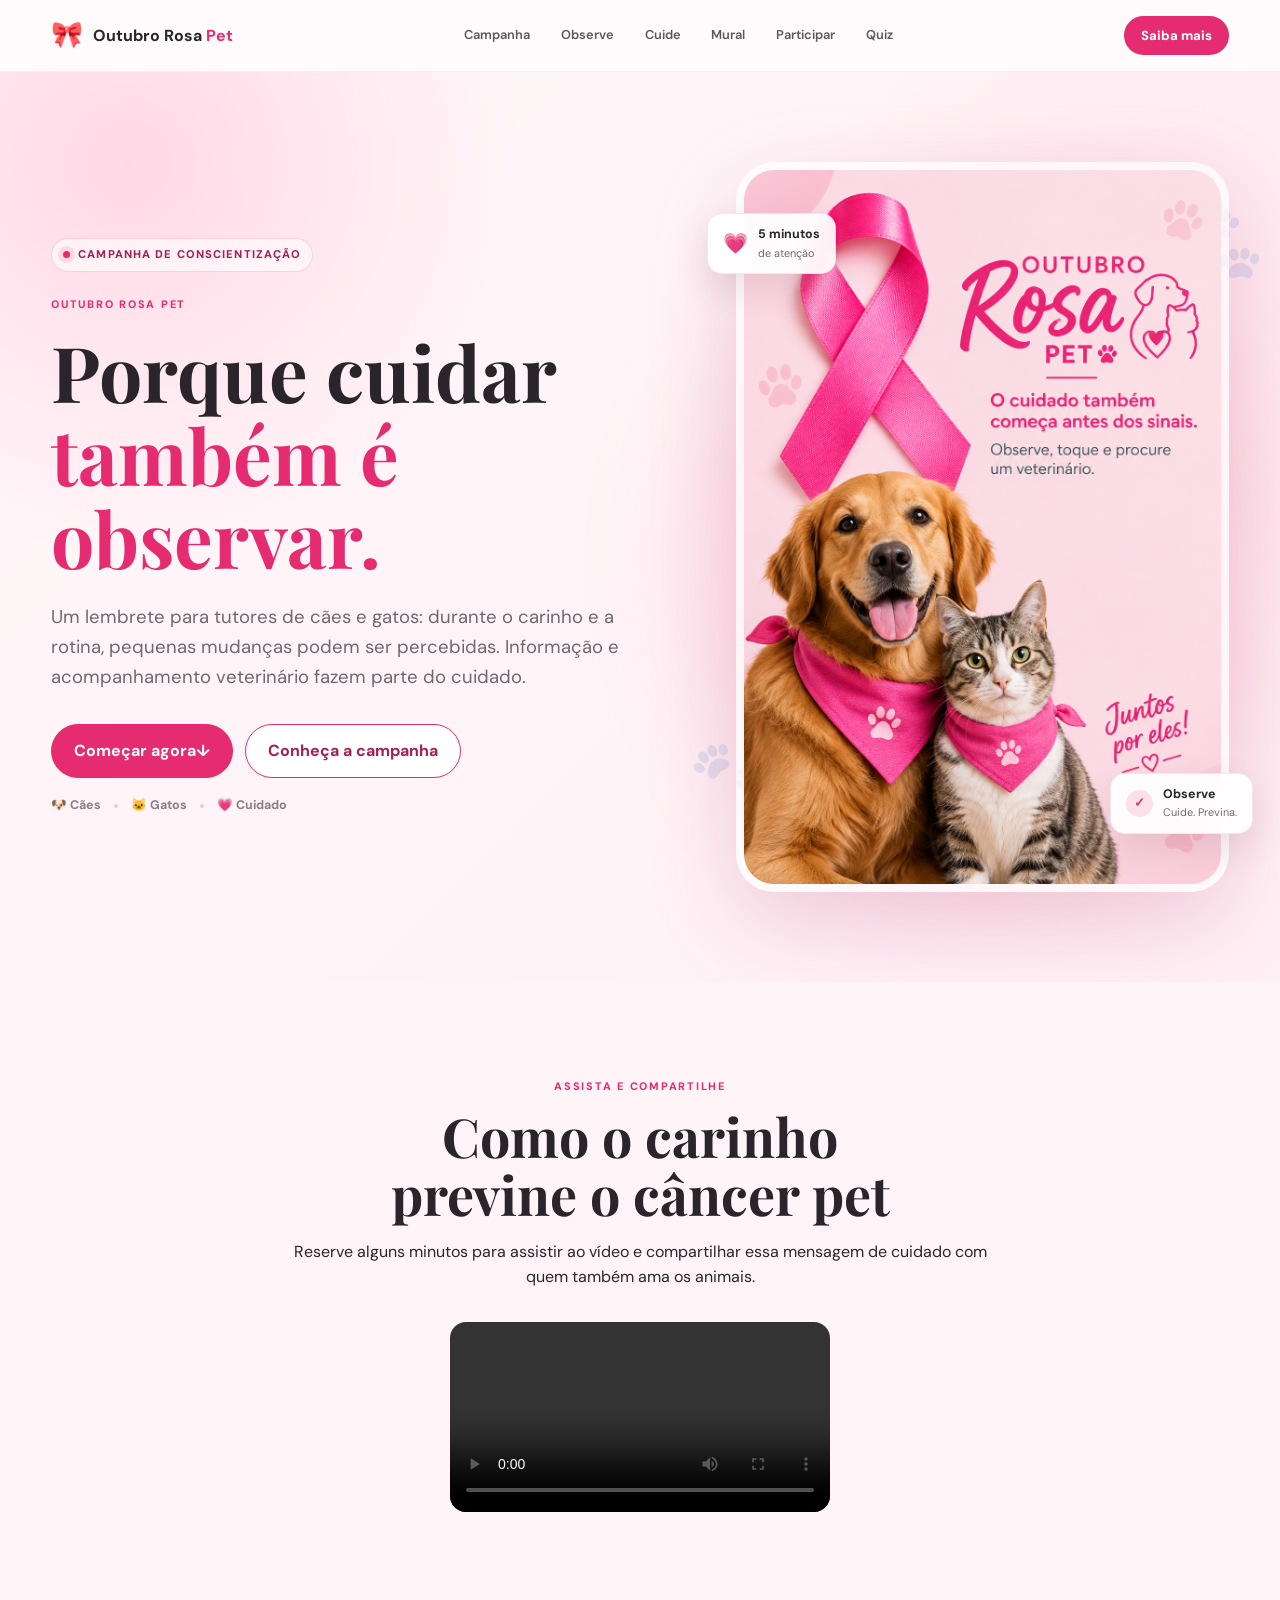
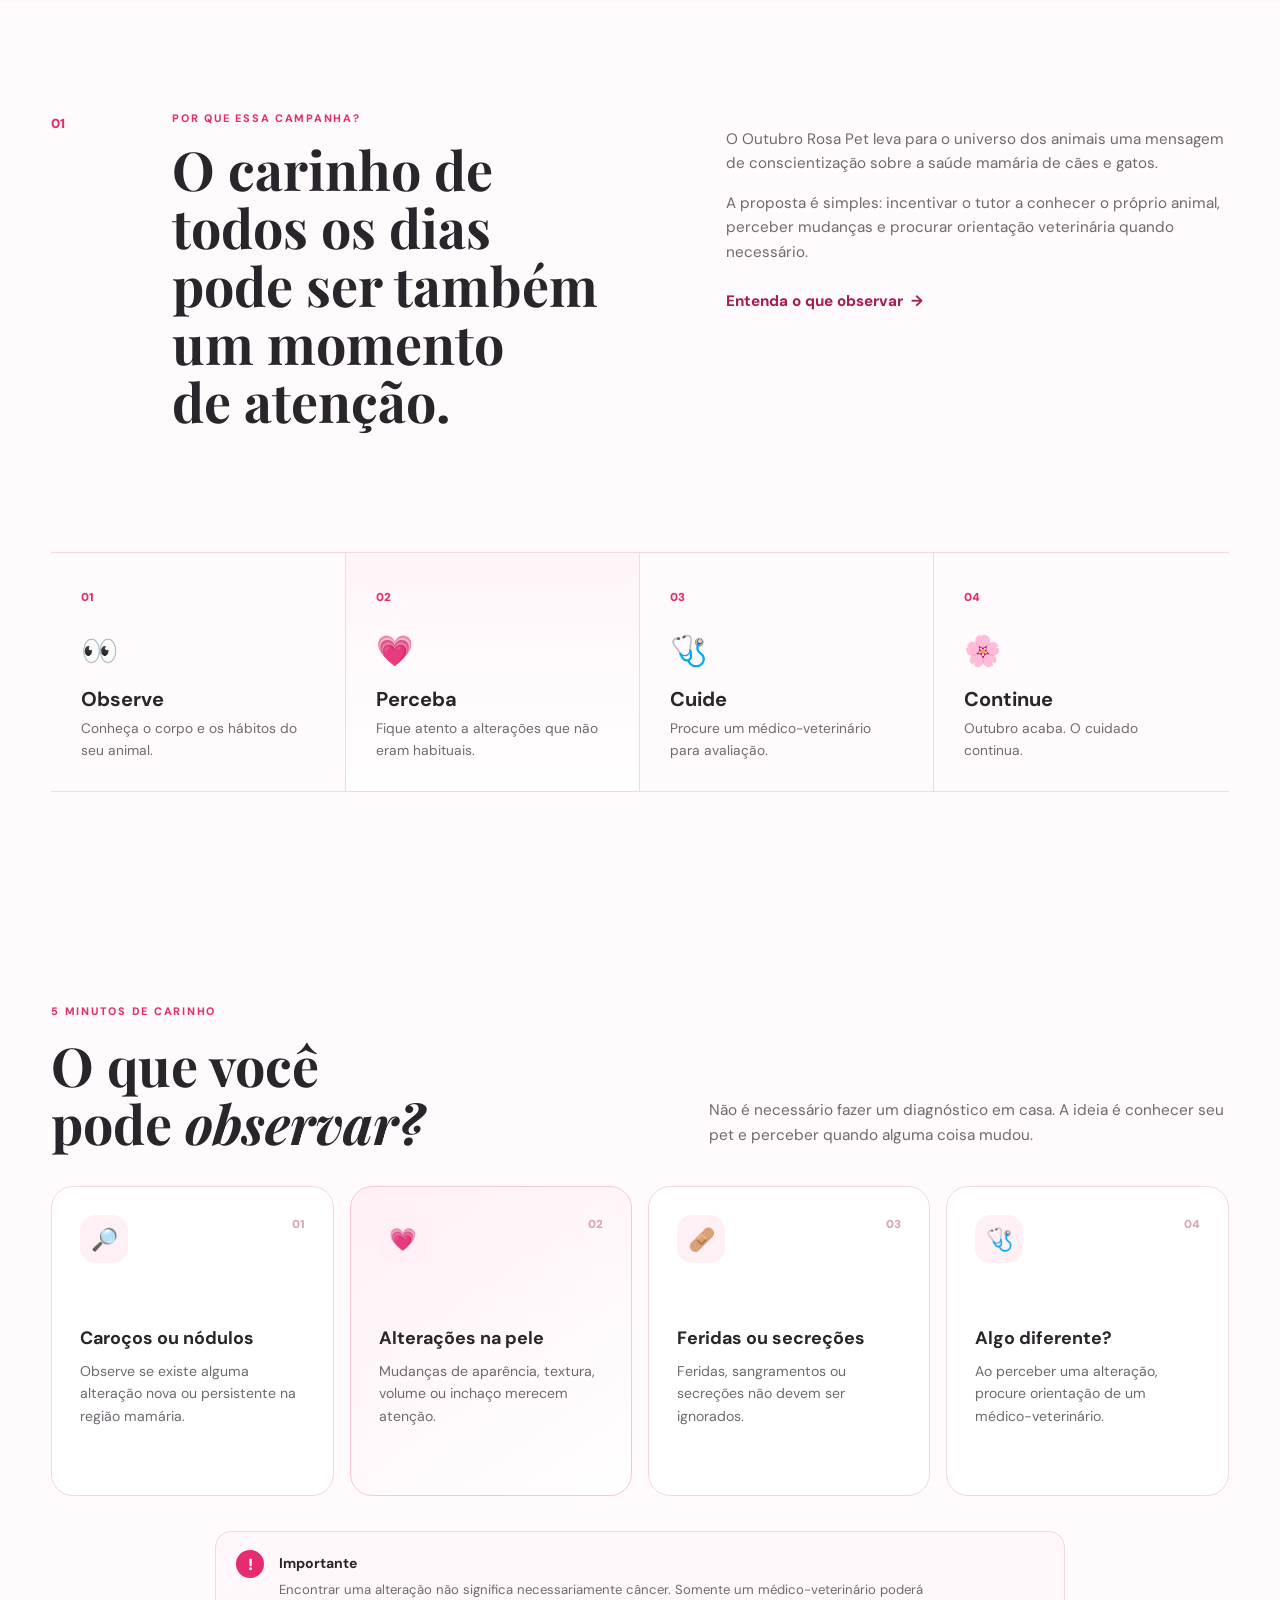
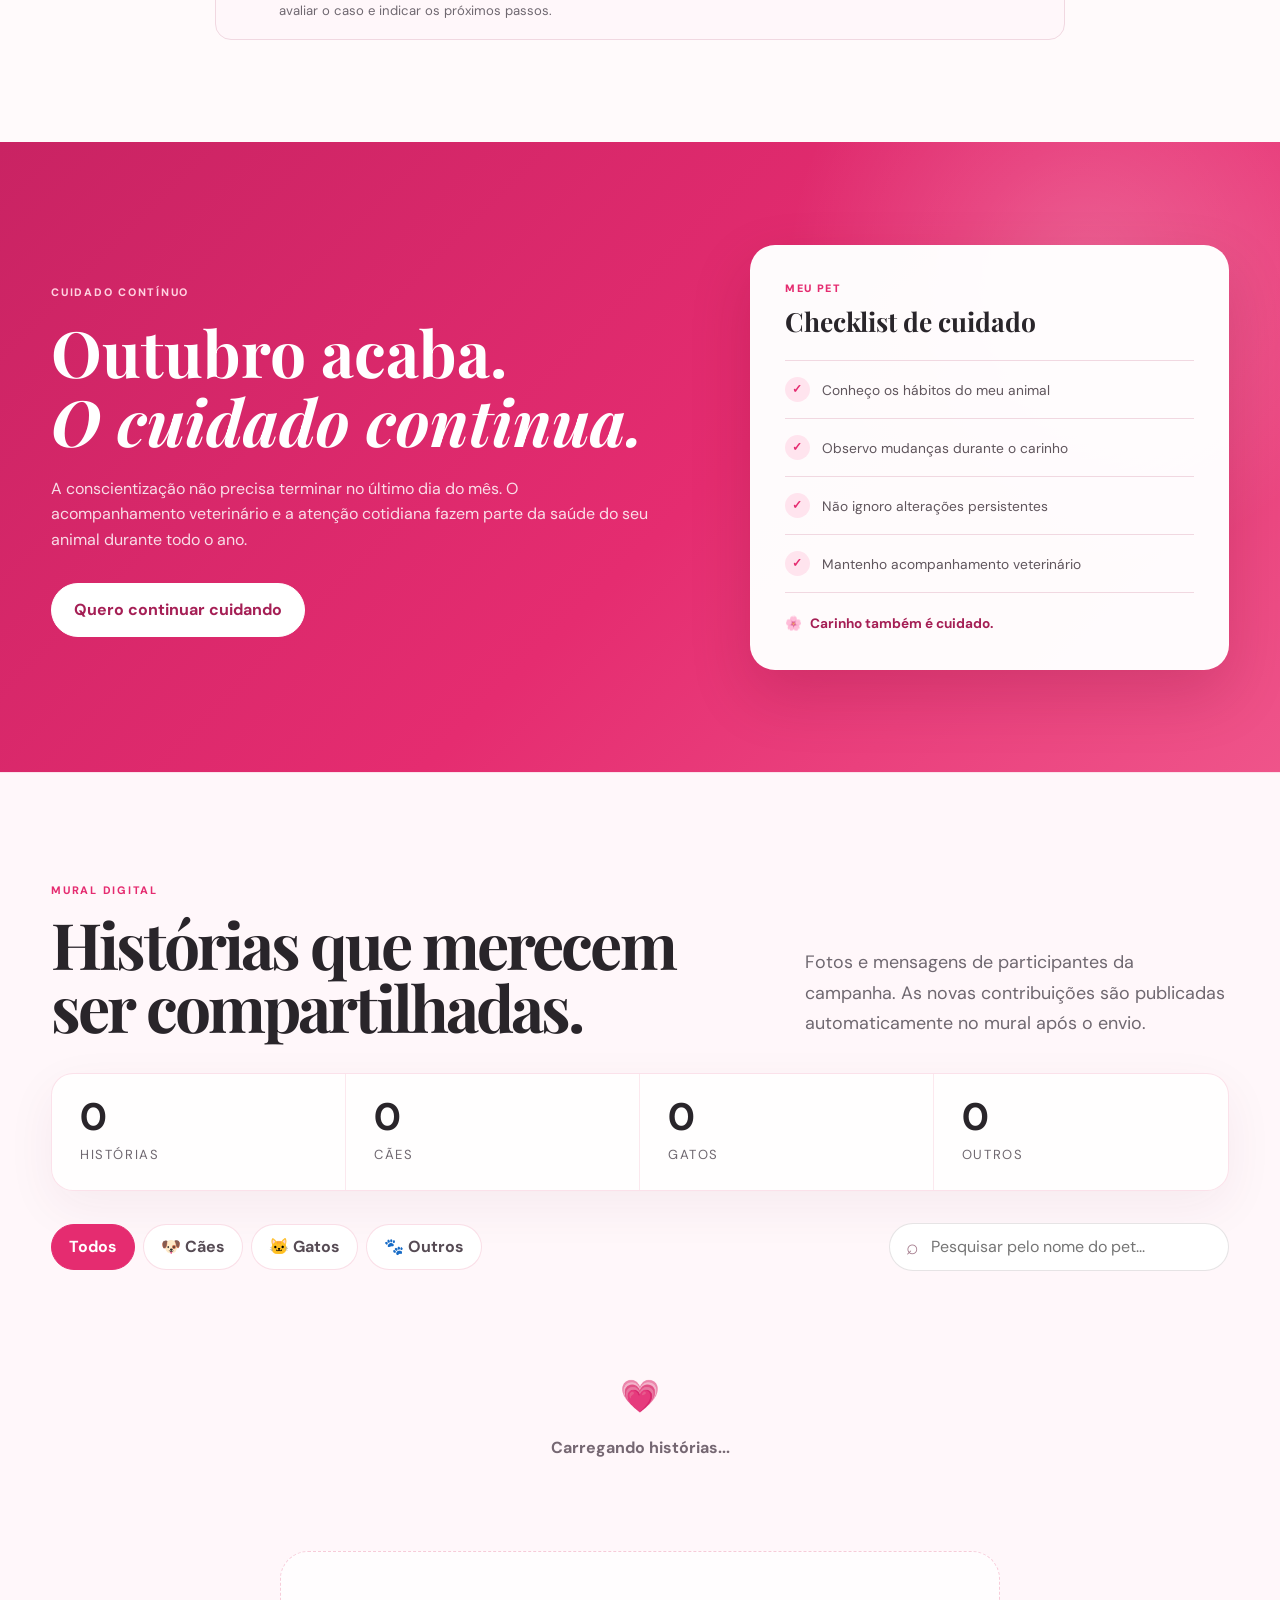
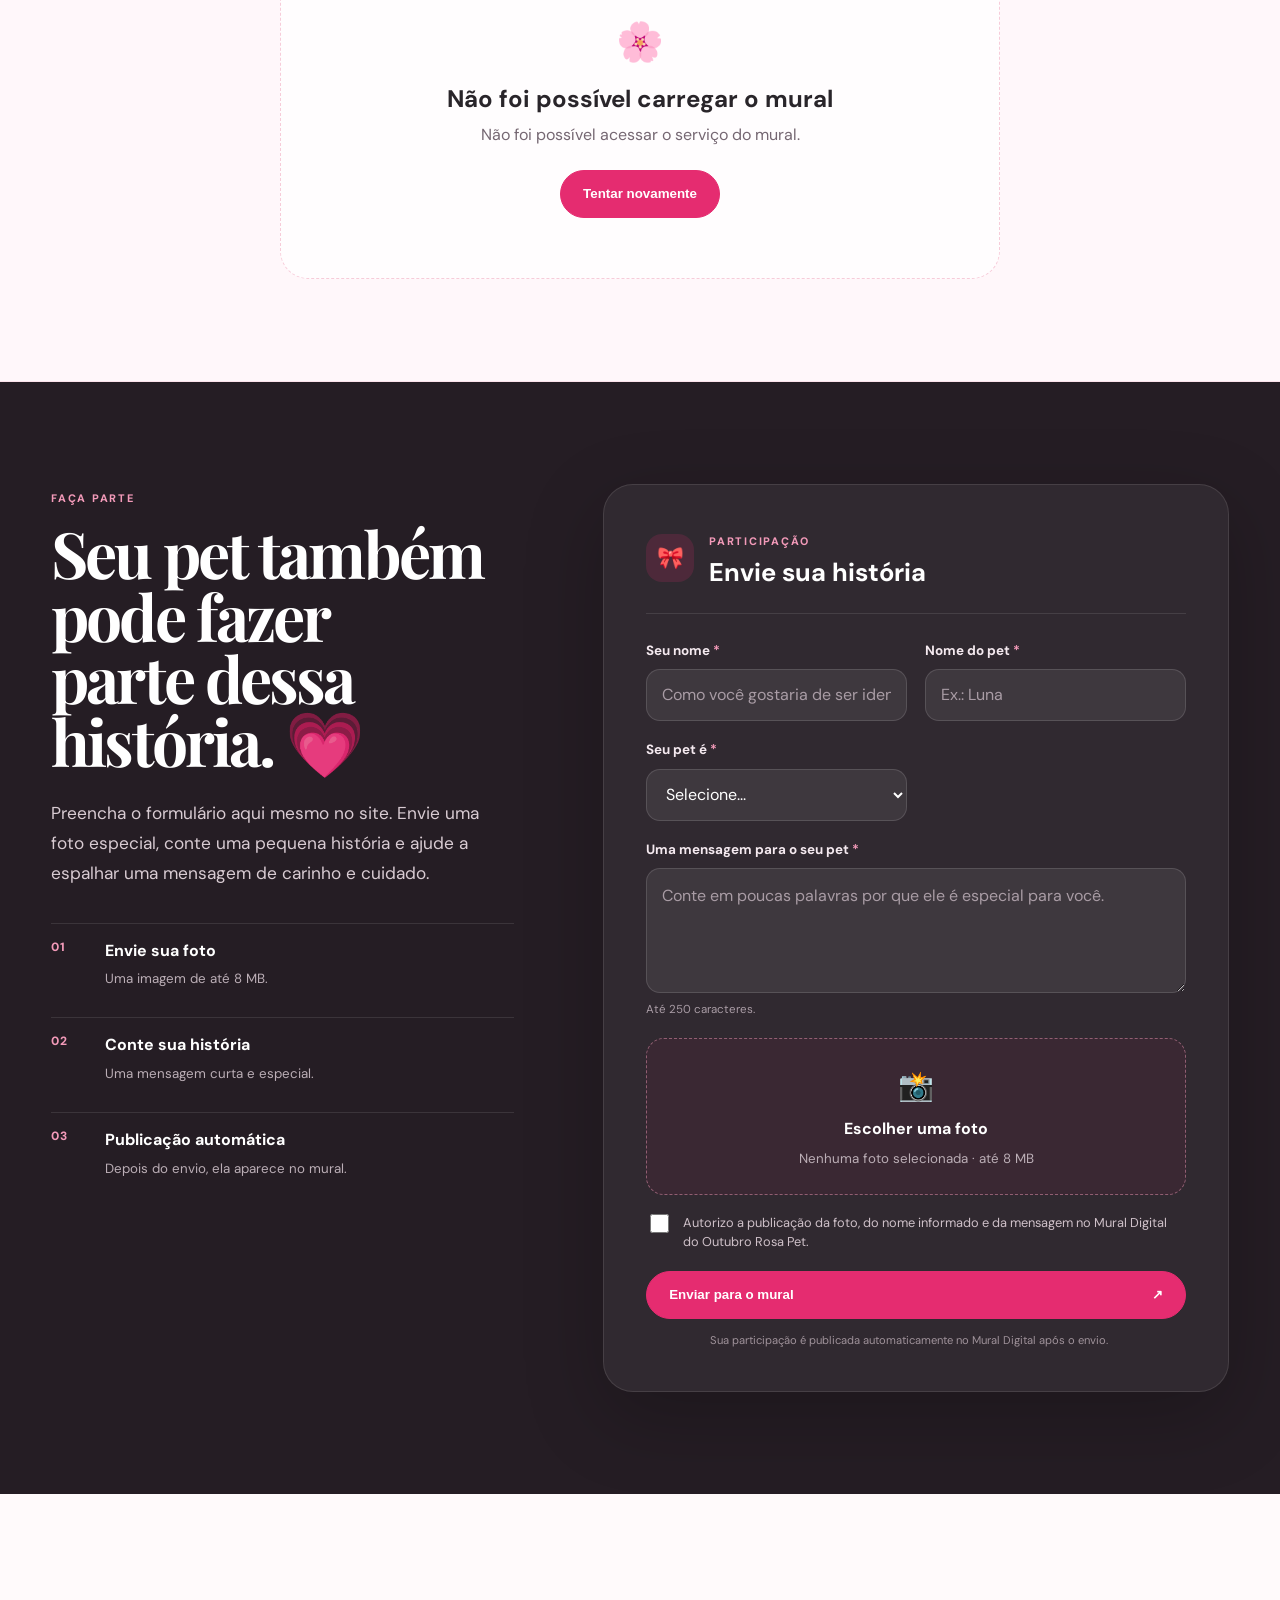
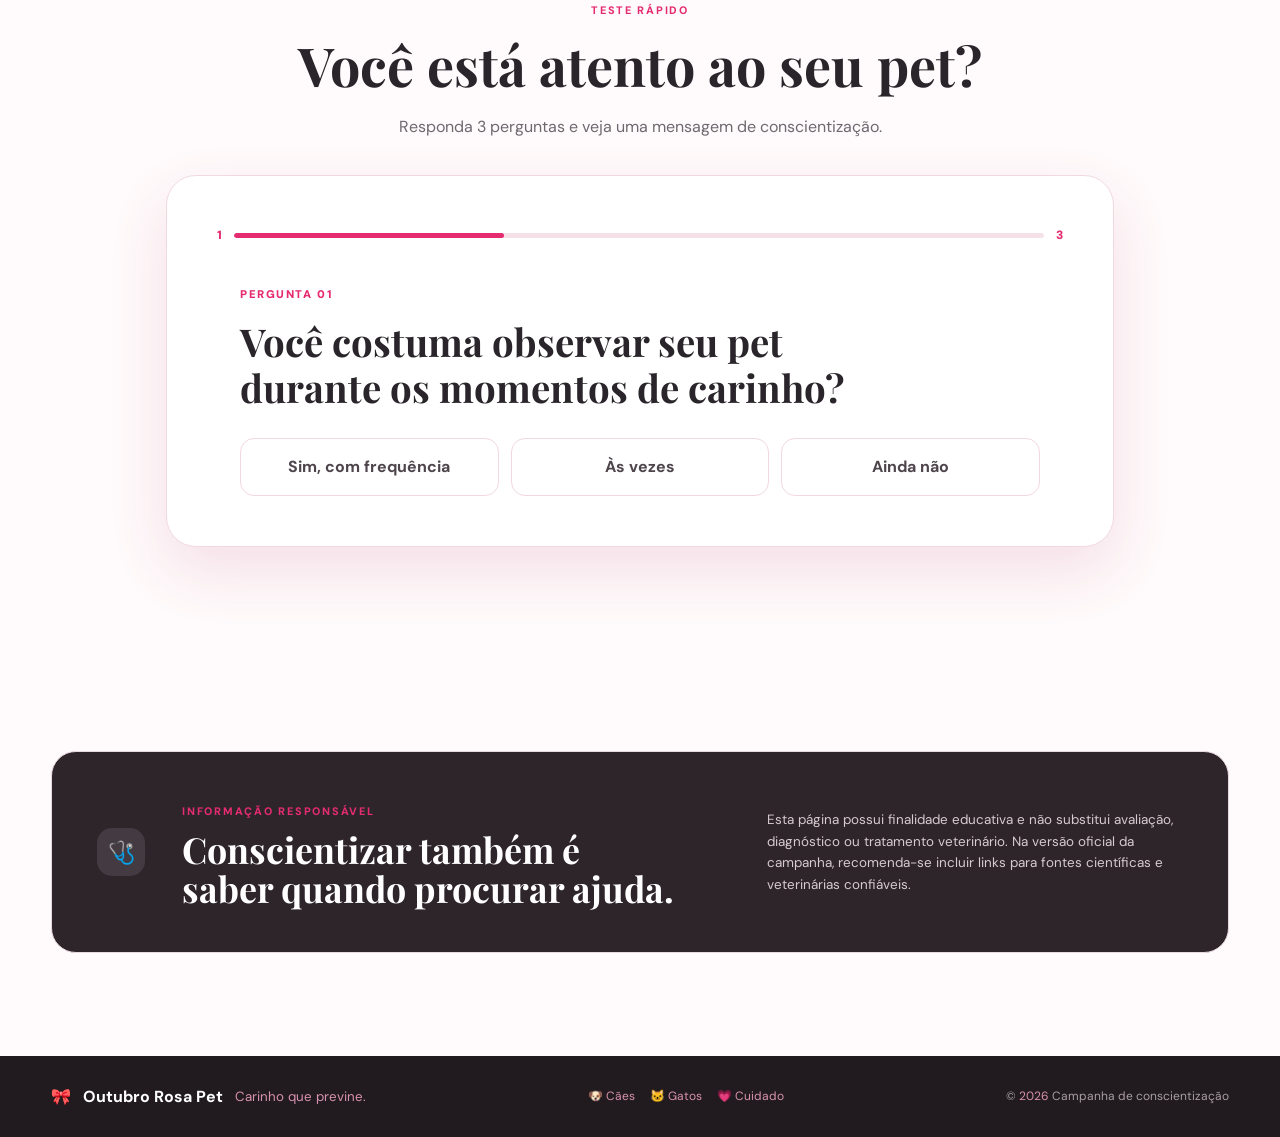
==== commit 5c344e53: "Modify video container styles in teste.html Updated video container styles for improved layout." ====
--- a/teste.html
+++ b/teste.html
@@ -121,7 +121,7 @@
           <h2 id="video-campanha-titulo" style="margin: .6rem 0 1rem;">Como o carinho previne o câncer pet</h2>
           <p>Reserve alguns minutos para assistir ao vídeo e compartilhar essa mensagem de cuidado com quem também ama os animais.</p>
         </div>
-        <div style="max-width: 900px; margin: 0 auto; overflow: hidden; border-radius: 20px; background: #1f1720; box-shadow: 0 18px 50px rgba(150, 35, 80, .16);">
+        <div style="width: 100%; max-width: 380px; margin: 0 auto; overflow: hidden; border-radius: 16px; background: transparent;">
           <video controls playsinline preload="metadata"
             style="display: block; width: 100%; height: auto; max-height: 70vh;"
             aria-label="Vídeo da campanha Outubro Rosa Pet: Como o Carinho Previne o Câncer Pet">
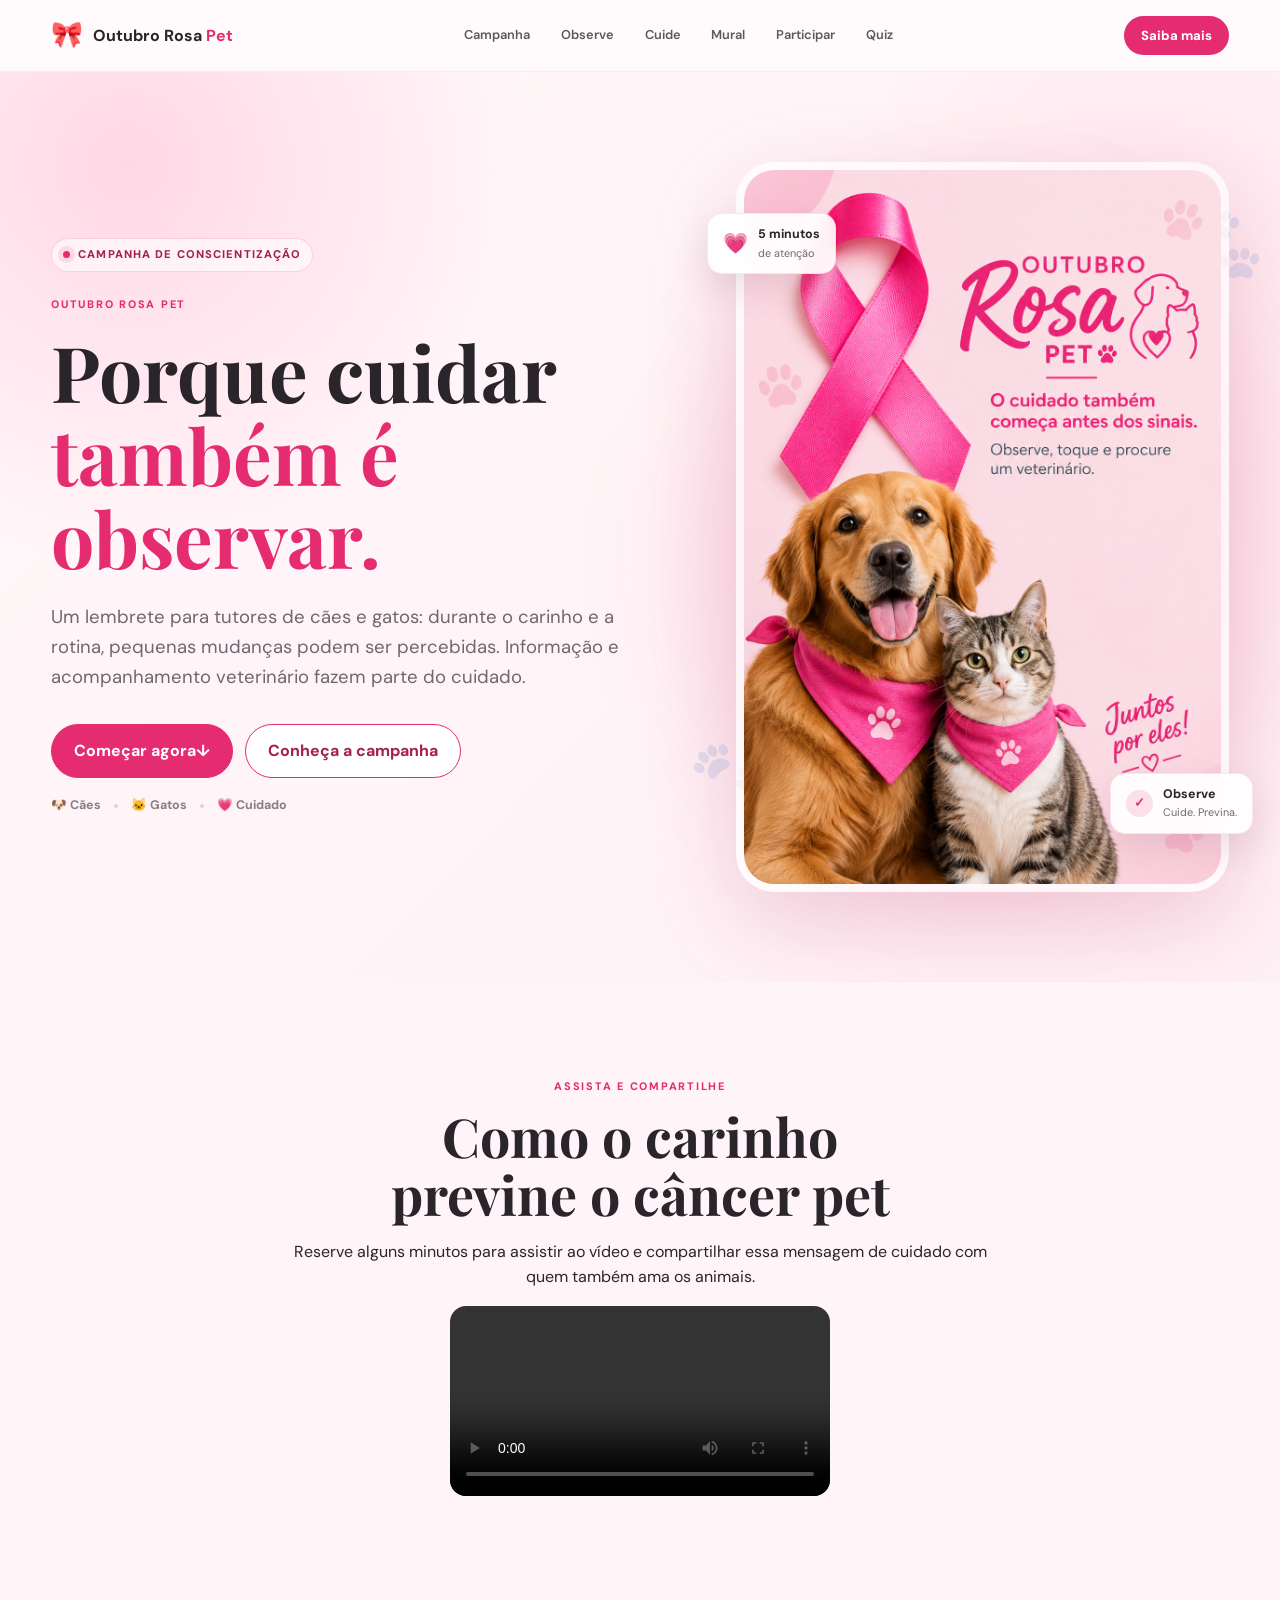
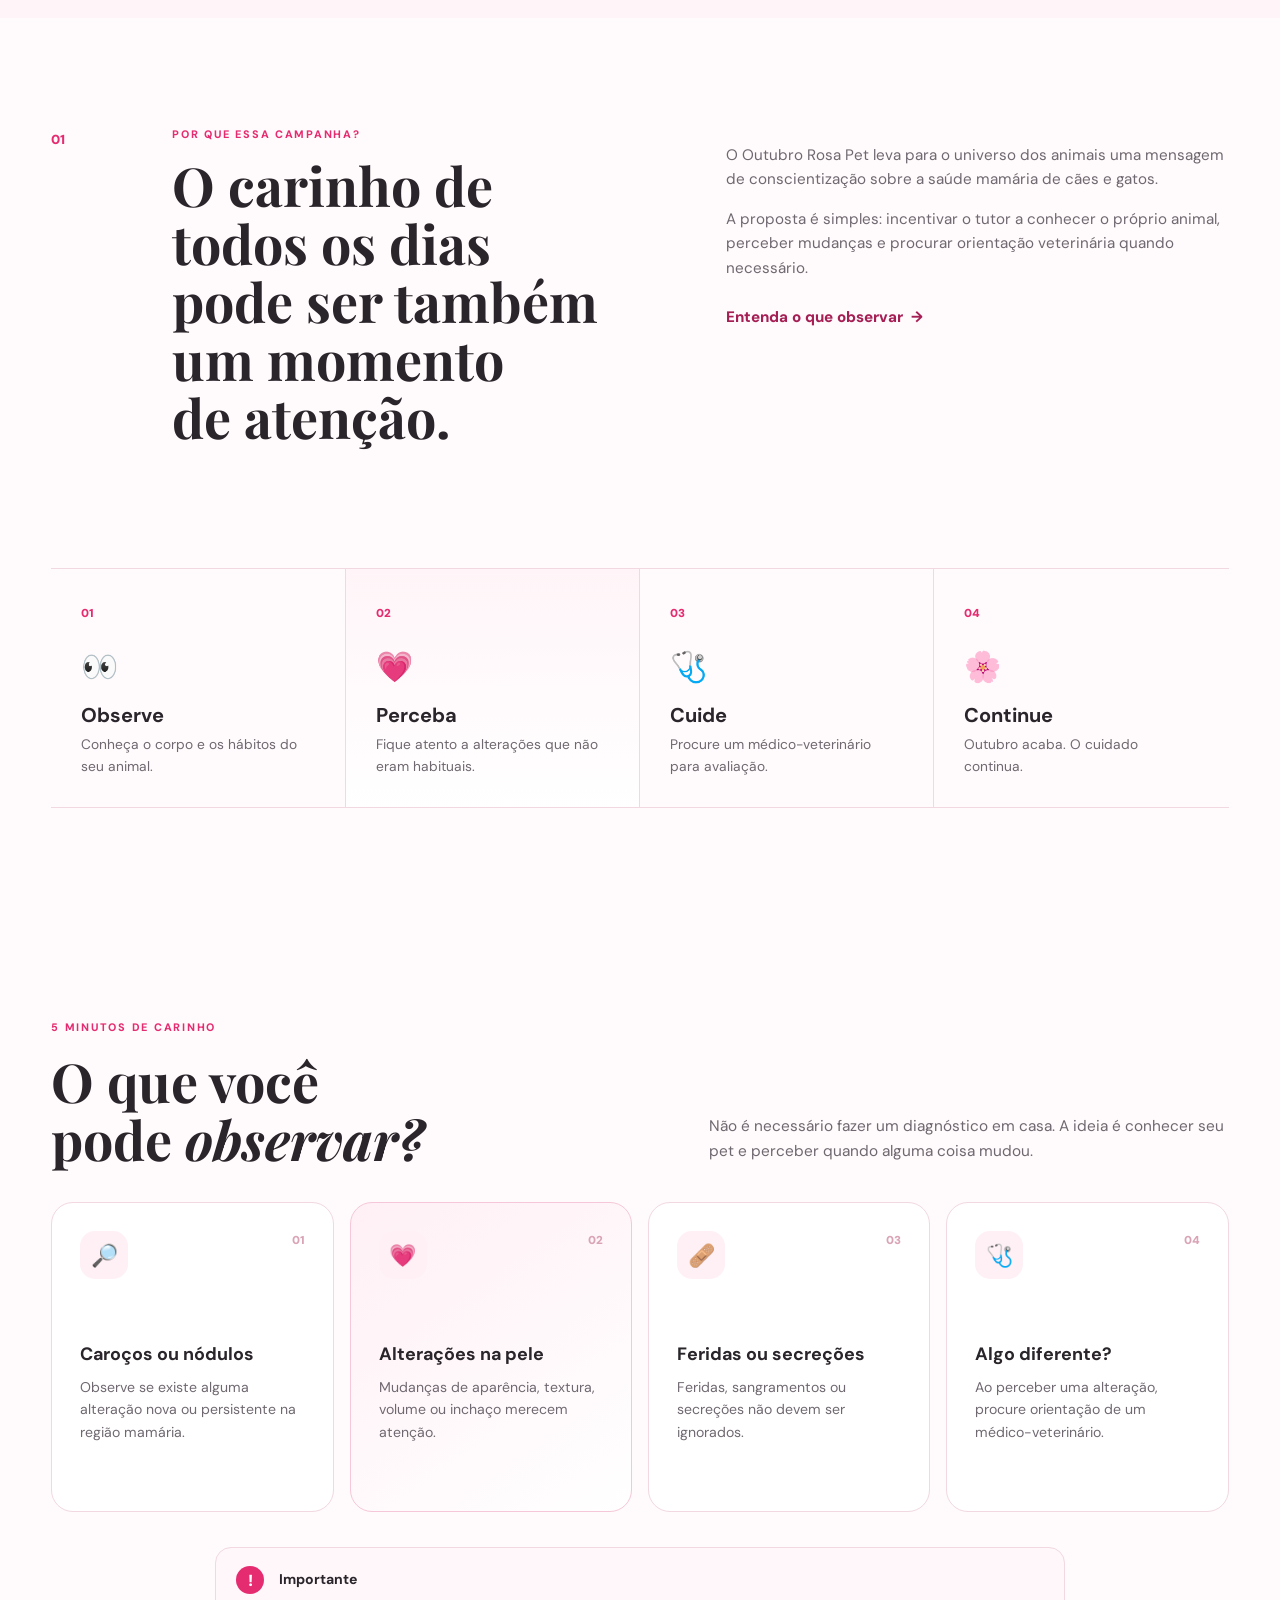
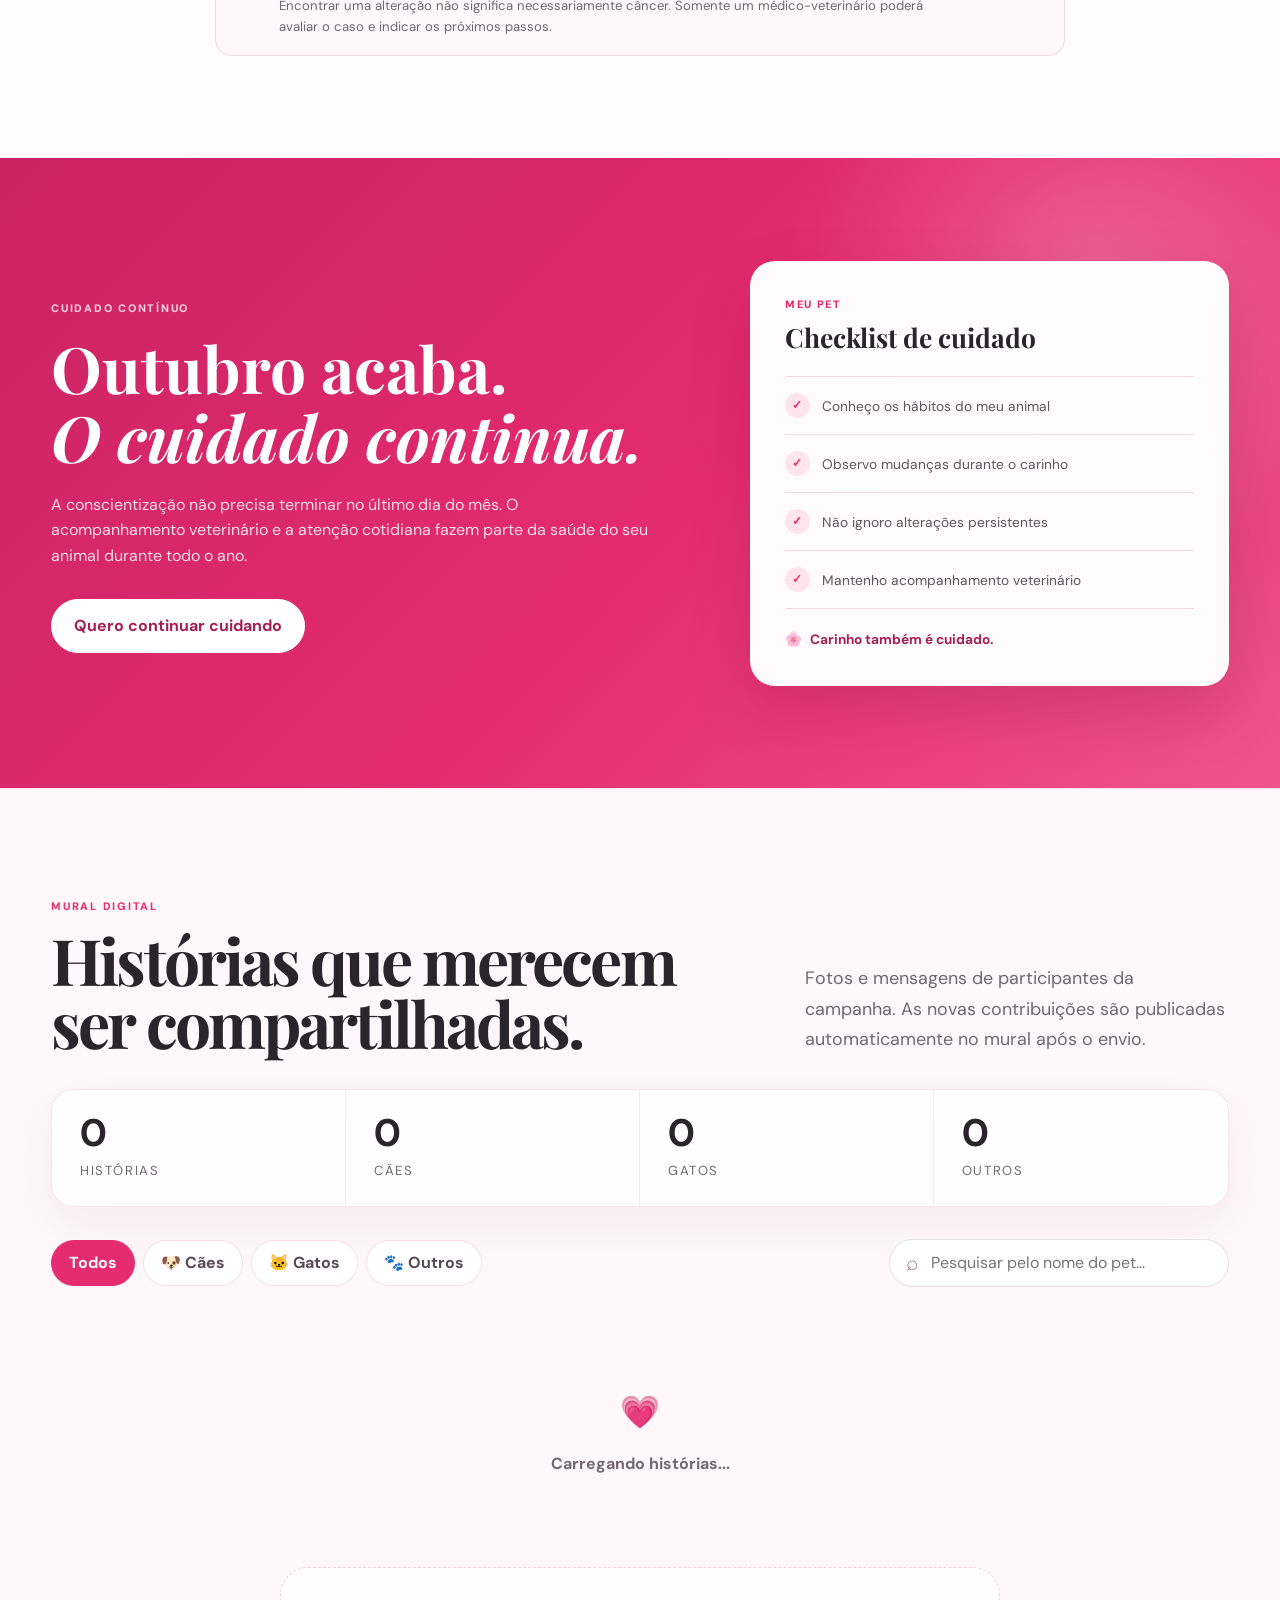
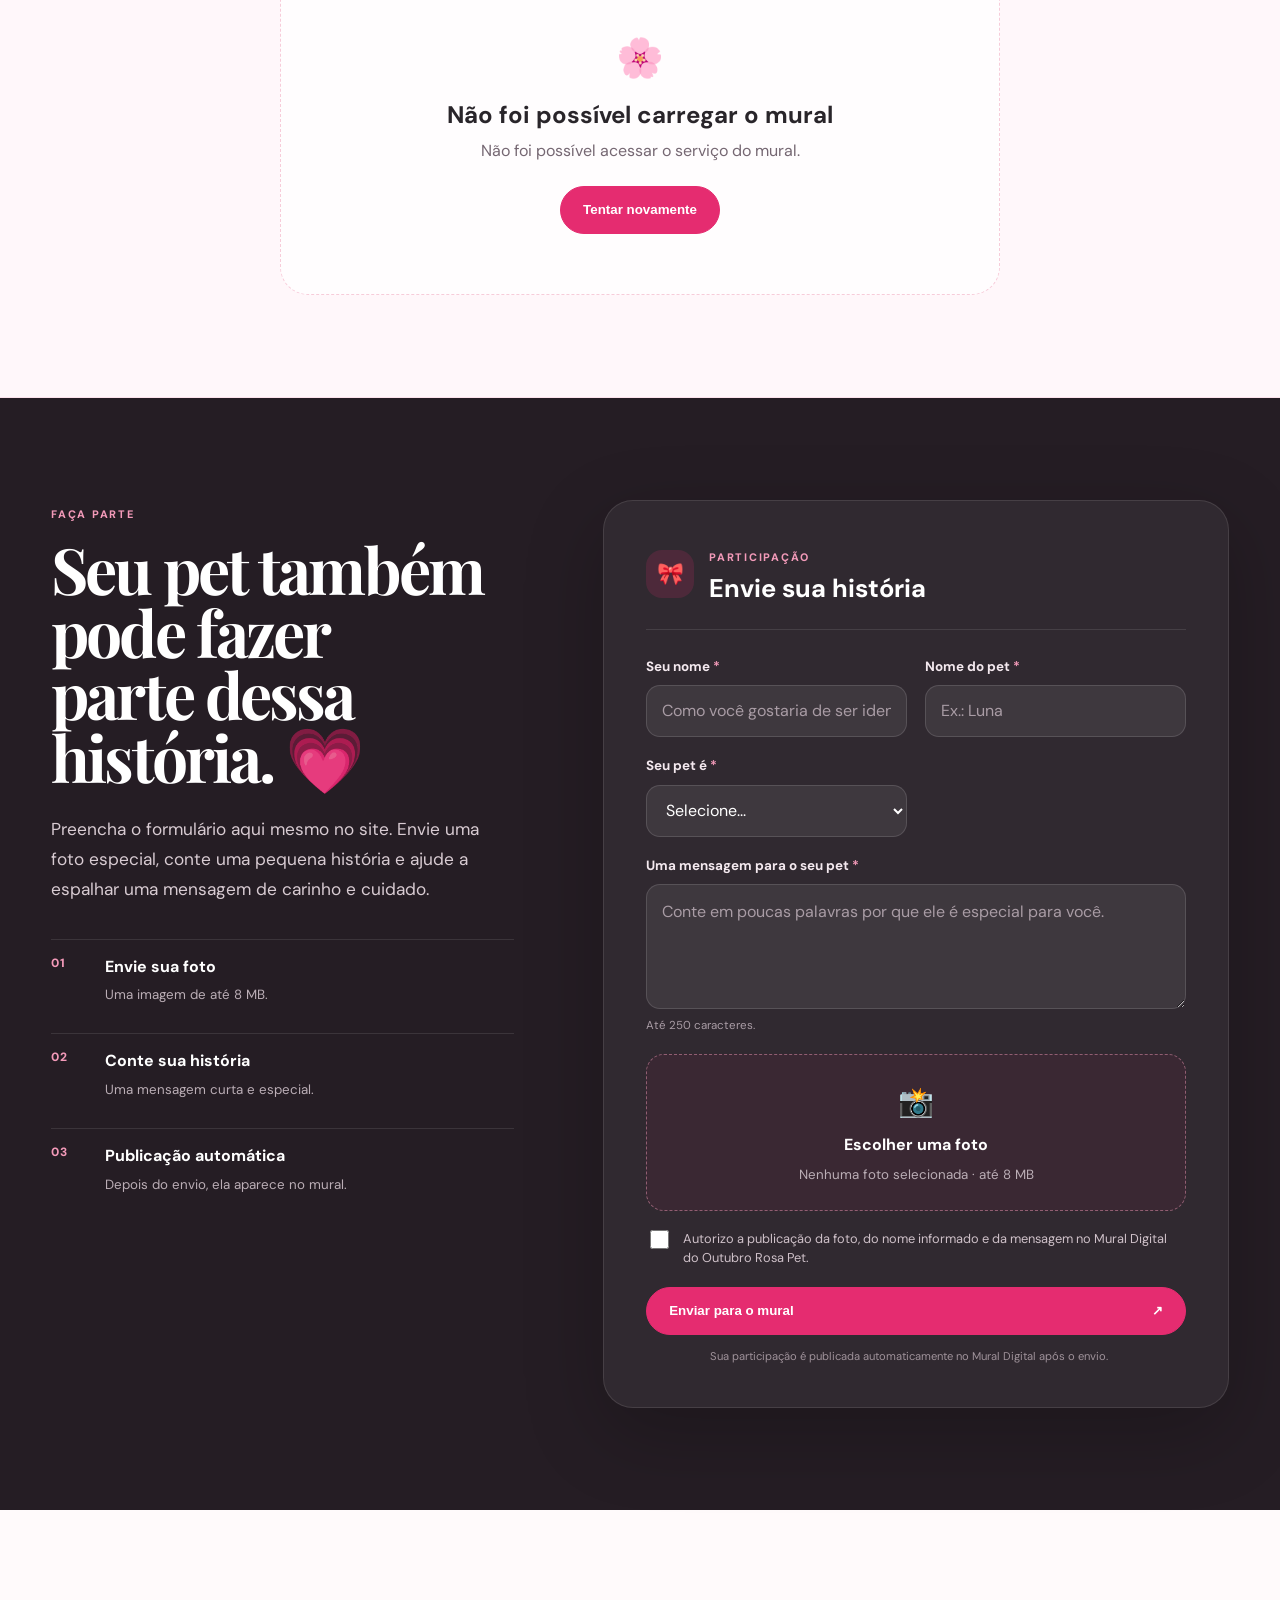
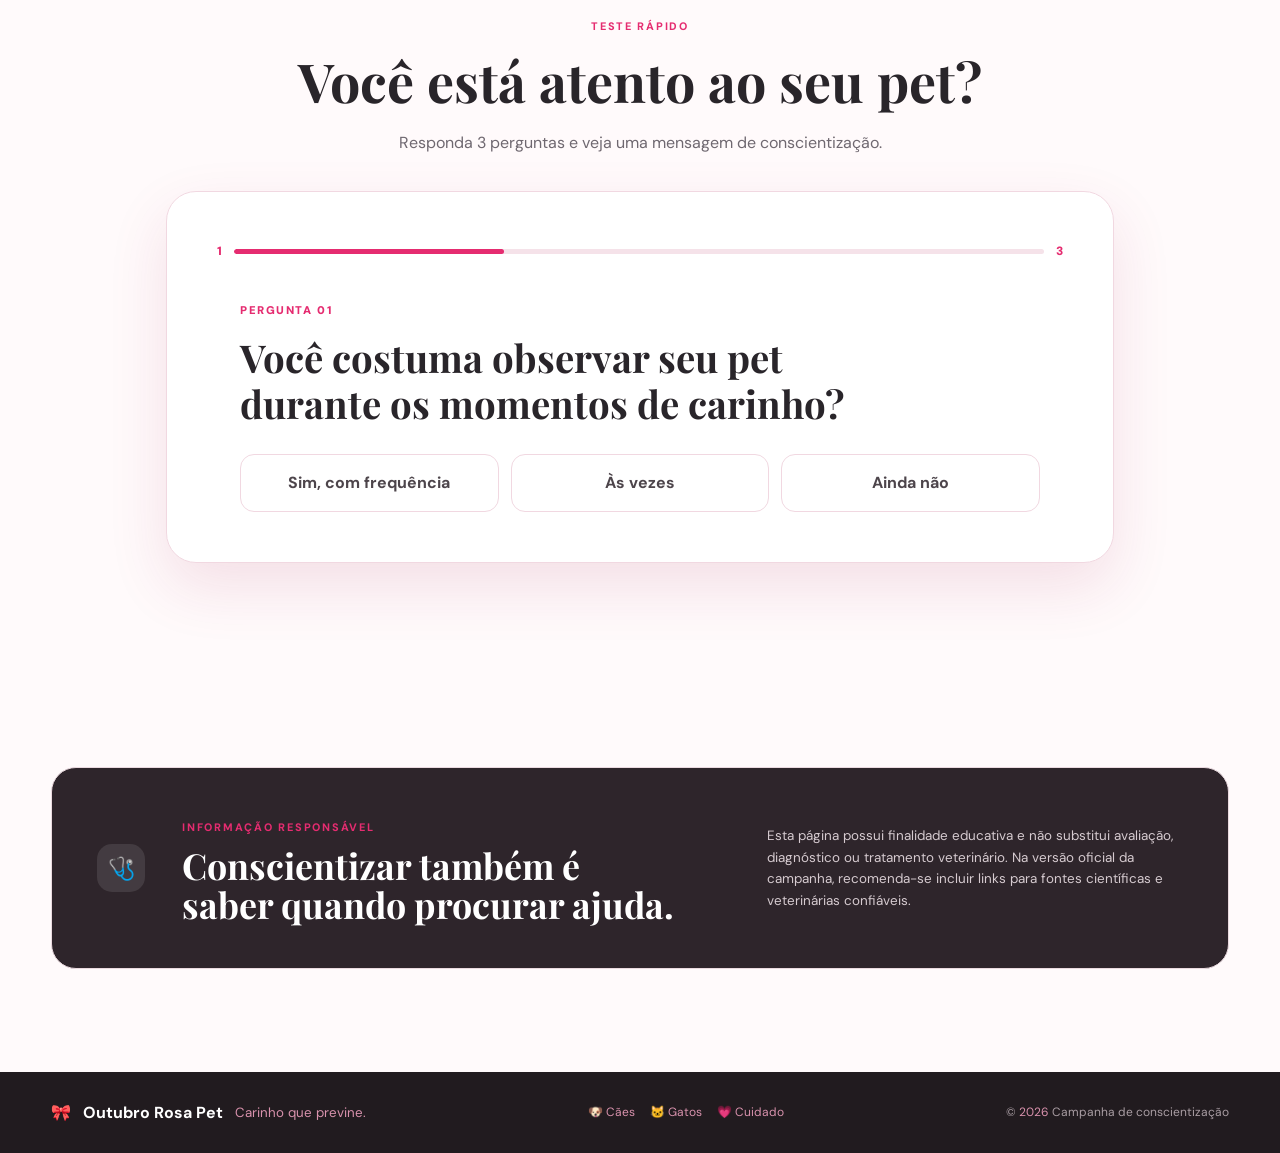
==== commit b642f7be: "Refactor video element styles in teste.html Updated video container styles and increased max-height." ====
--- a/teste.html
+++ b/teste.html
@@ -120,17 +120,19 @@
           <span class="eyebrow">ASSISTA E COMPARTILHE</span>
           <h2 id="video-campanha-titulo" style="margin: .6rem 0 1rem;">Como o carinho previne o câncer pet</h2>
           <p>Reserve alguns minutos para assistir ao vídeo e compartilhar essa mensagem de cuidado com quem também ama os animais.</p>
-        </div>
-        <div style="width: 100%; max-width: 380px; margin: 0 auto; overflow: hidden; border-radius: 16px; background: transparent;">
-          <video controls playsinline preload="metadata"
-            style="display: block; width: 100%; height: auto; max-height: 70vh;"
-            aria-label="Vídeo da campanha Outubro Rosa Pet: Como o Carinho Previne o Câncer Pet">
-            <source src="assets/Como_o_Carinho_Previne_o_C%C3%A2ncer_Pet.mp4" type="video/mp4">
-            Seu navegador não consegue reproduzir este vídeo. Você pode
-            <a href="assets/Como_o_Carinho_Previne_o_C%C3%A2ncer_Pet.mp4">abrir o vídeo diretamente</a>.
-          </video>
-        </div>
-      </div>
+        <div style="width: 100%; max-width: 380px; margin: 0 auto; overflow: hidden; border-radius: 16px;">
+  <video
+    controls
+    playsinline
+    preload="metadata"
+    style="display: block; width: 100%; height: auto; max-height: 75vh; object-fit: contain; background: transparent;"
+    aria-label="Vídeo da campanha Outubro Rosa Pet: Como o Carinho Previne o Câncer Pet"
+  >
+    <source src="assets/Como_o_Carinho_Previne_o_C%C3%A2ncer_Pet.mp4" type="video/mp4">
+    Seu navegador não consegue reproduzir este vídeo. Você pode
+    <a href="assets/Como_o_Carinho_Previne_o_C%C3%A2ncer_Pet.mp4">abrir o vídeo diretamente</a>.
+  </video>
+</div>
     </section>
 
     <!-- INTRO -->
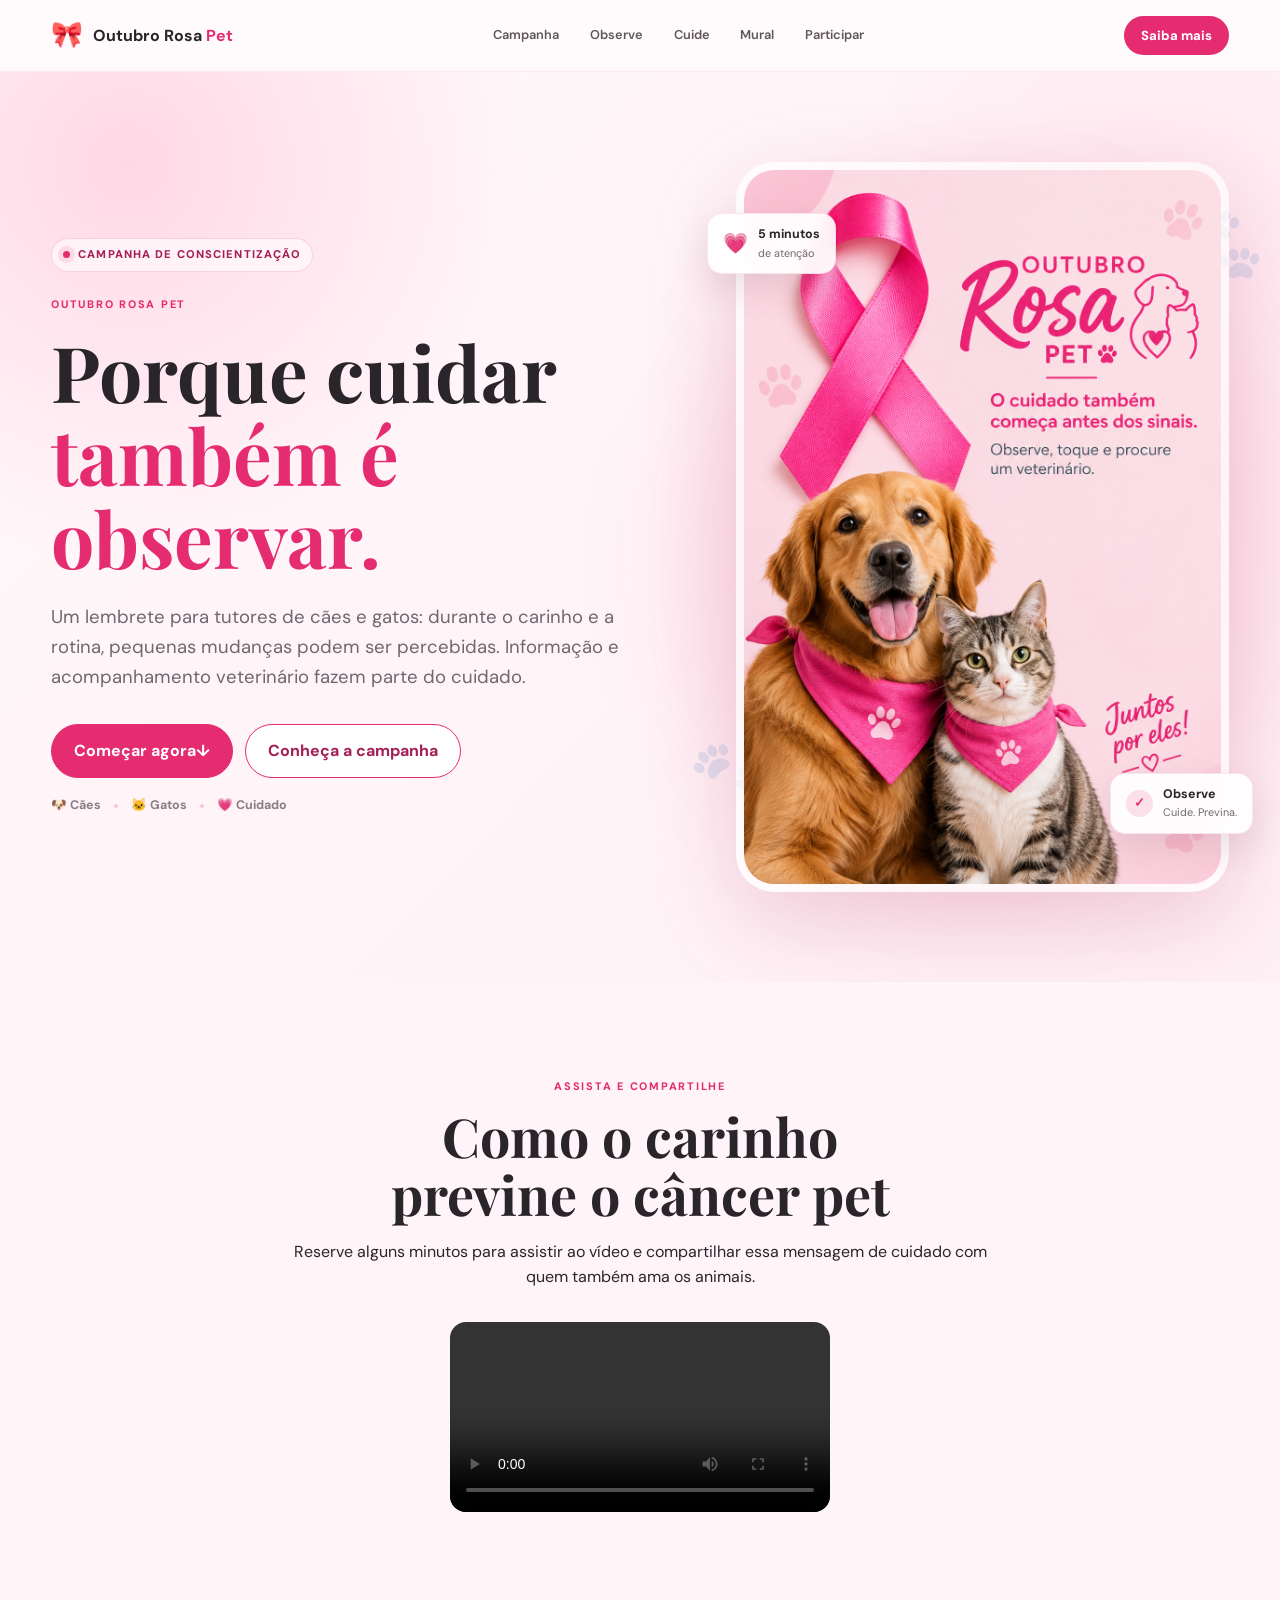
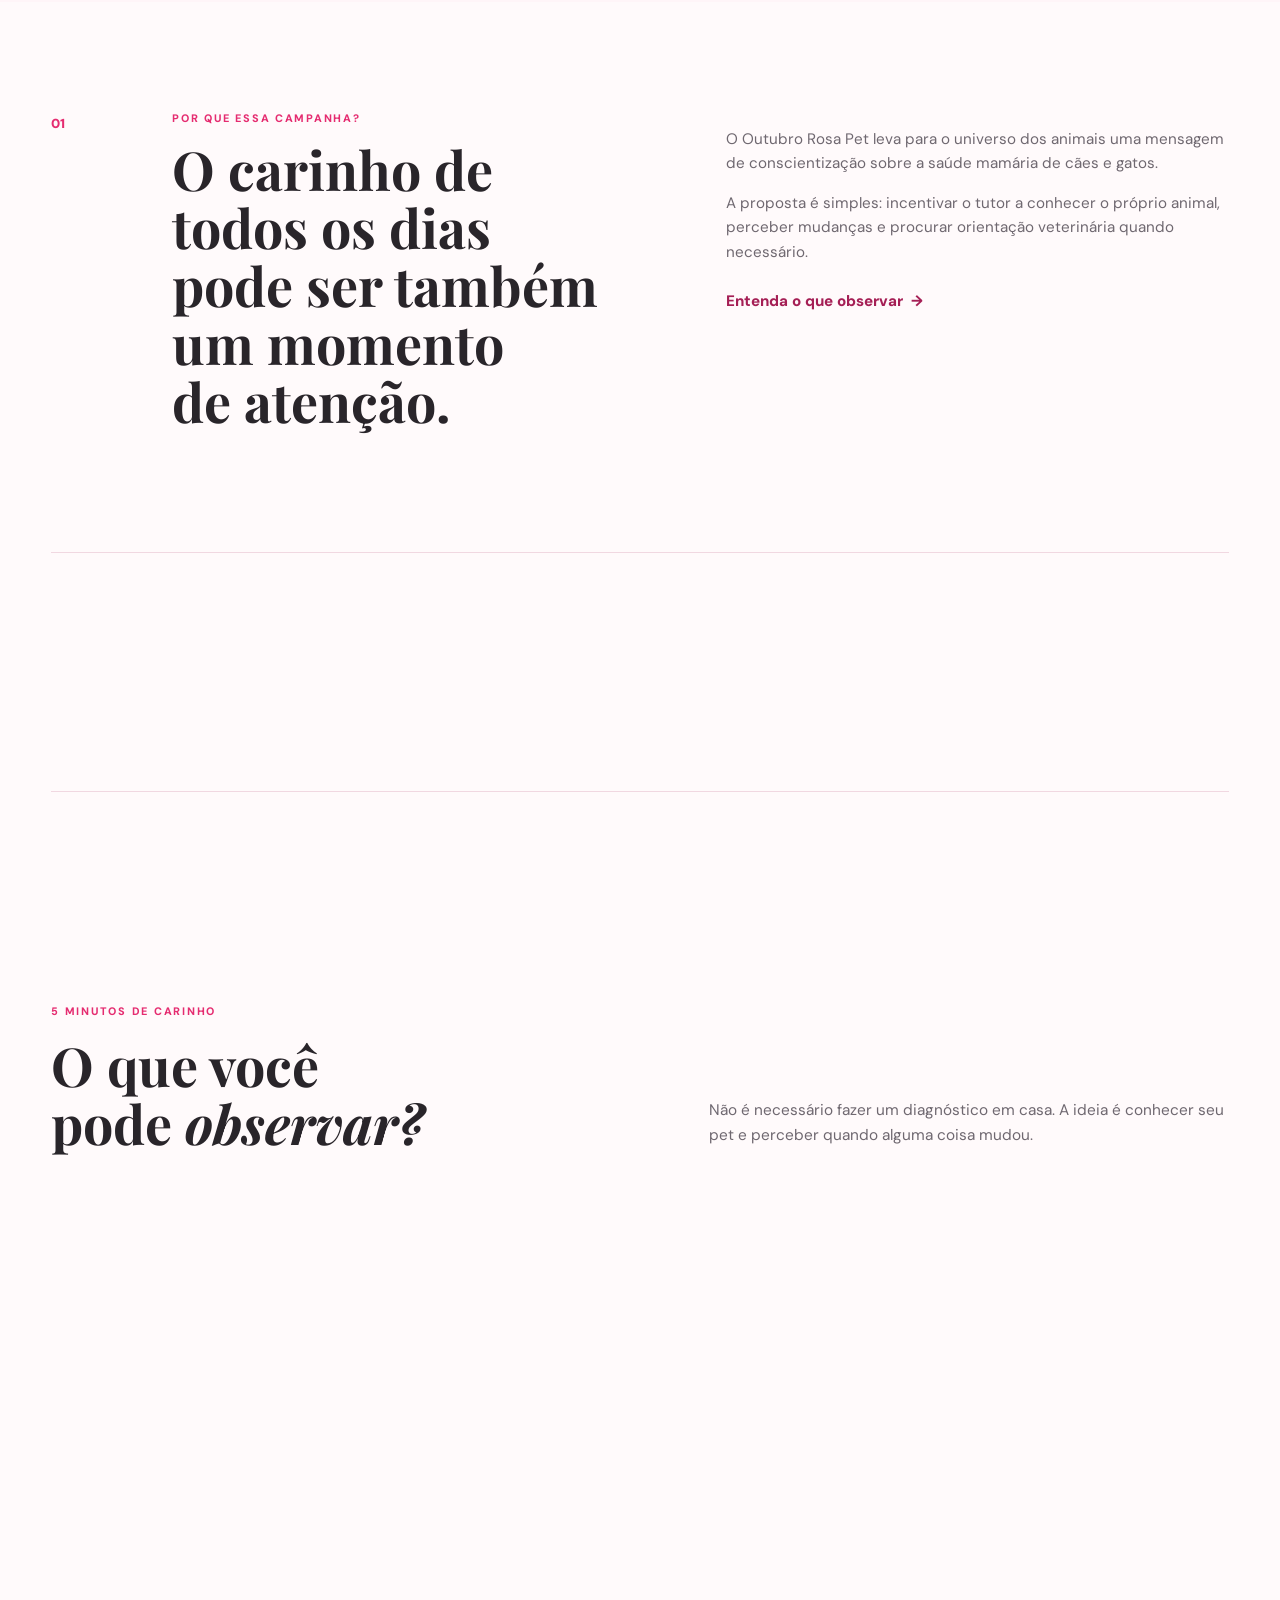
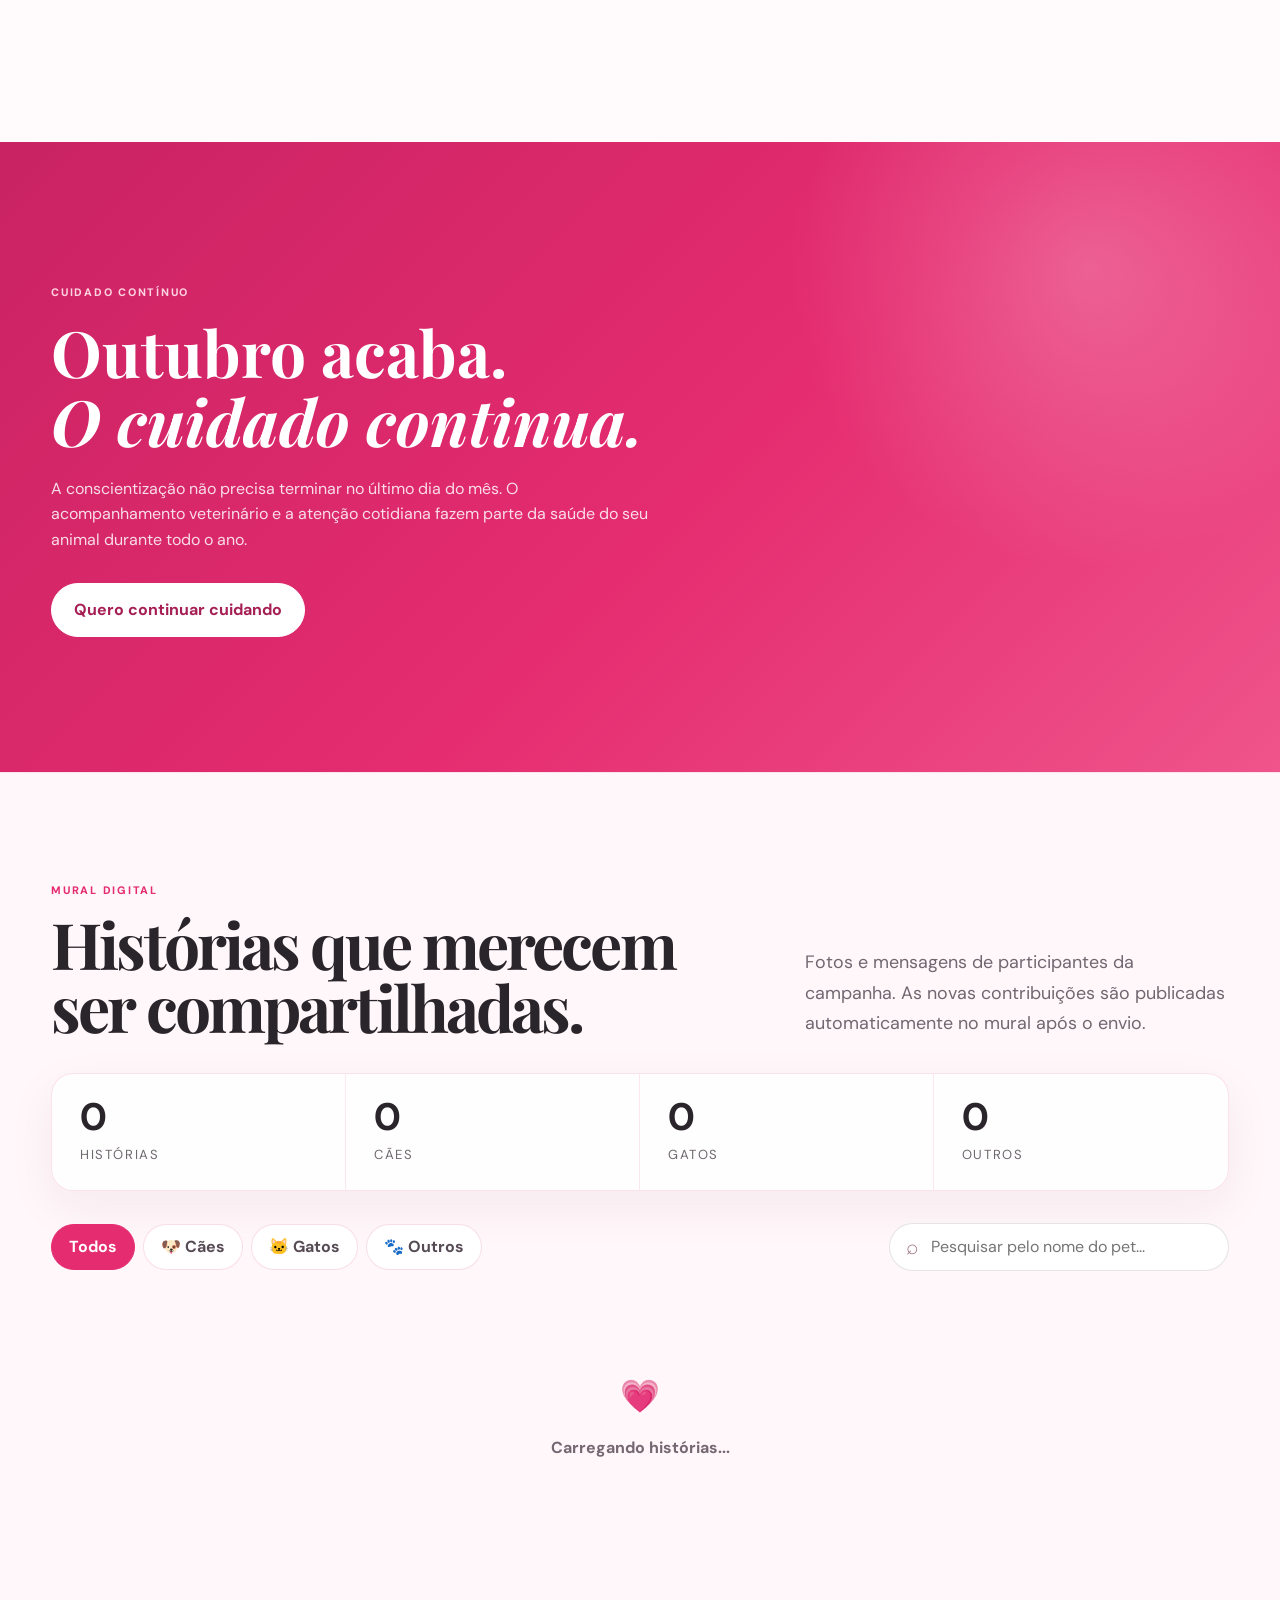
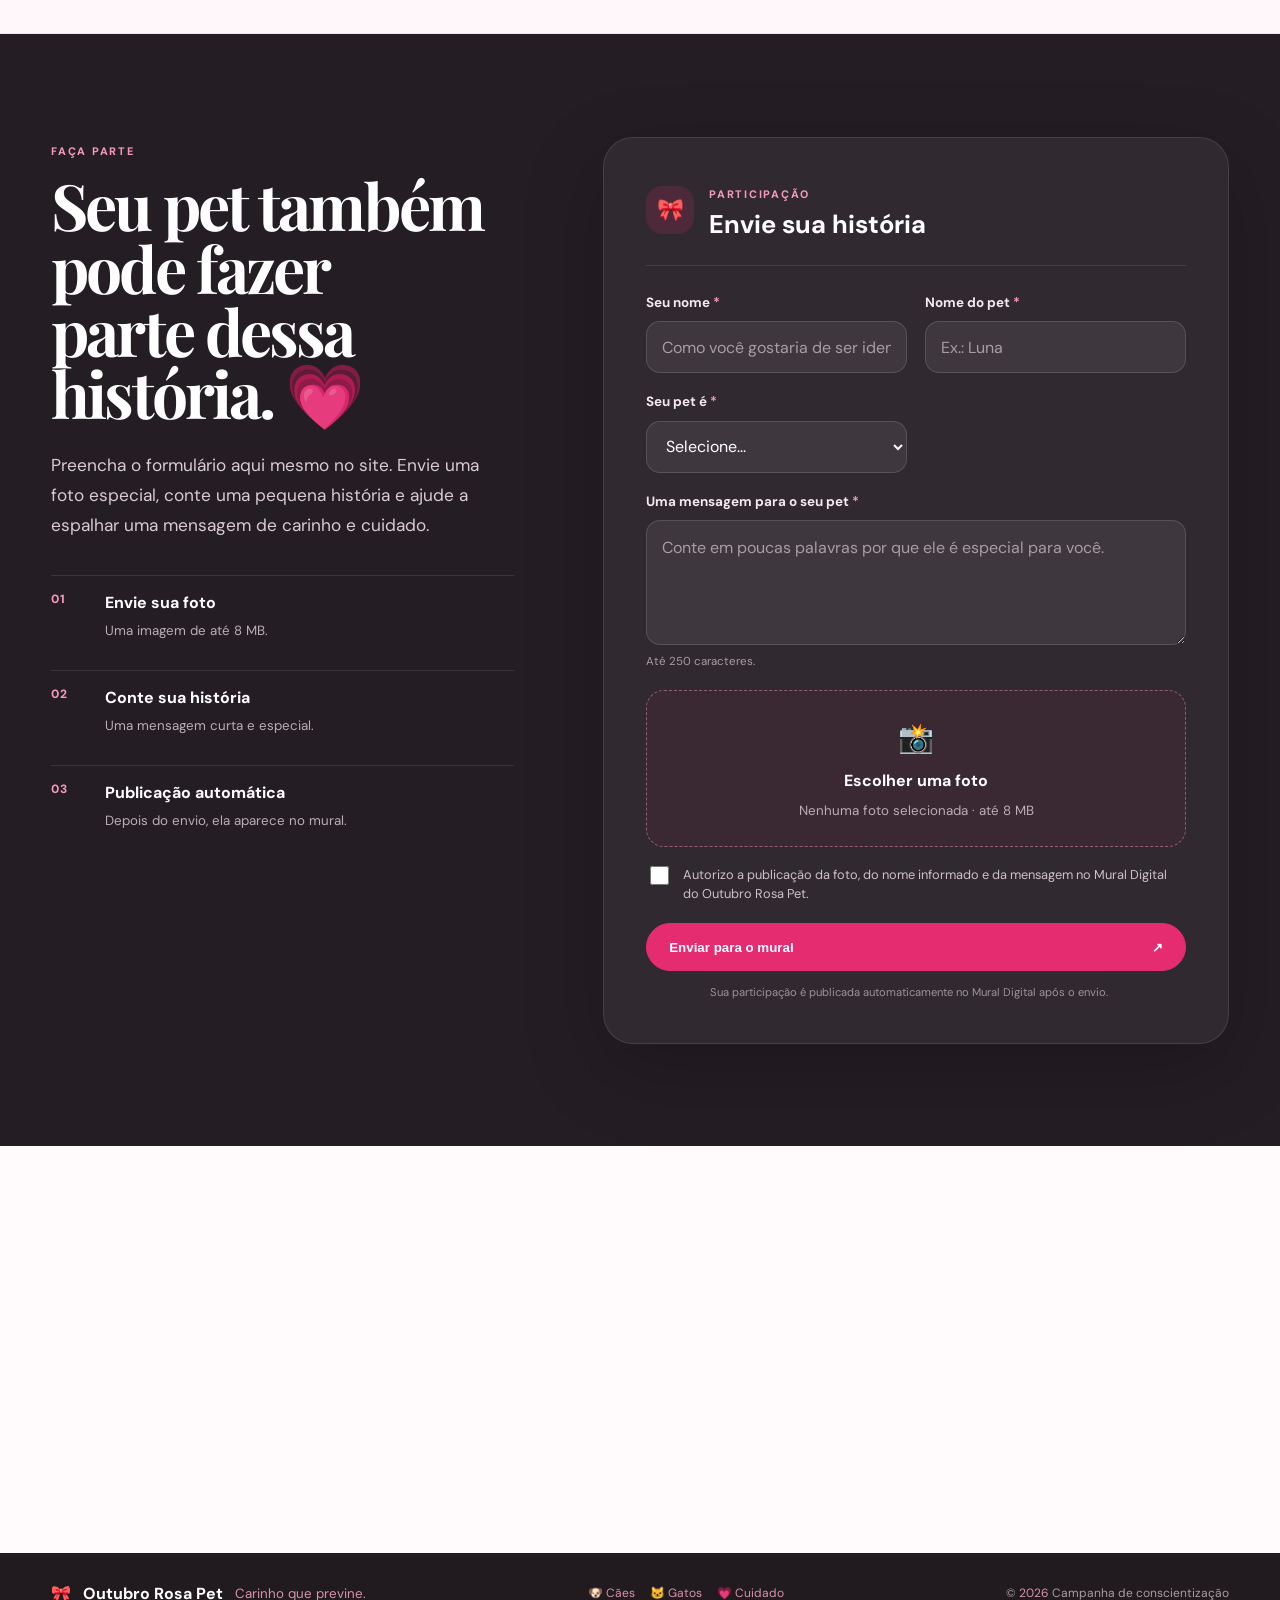
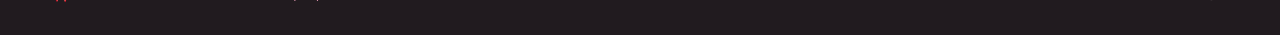
==== commit 11c2f9b6: "Update teste.html" ====
--- a/teste.html
+++ b/teste.html
@@ -31,7 +31,6 @@
       <a href="#prevencao">Cuide</a>
       <a href="#mural">Mural</a>
       <a href="#participar">Participar</a>
-      <a href="#quiz">Quiz</a>
     </nav>
 
     <a class="header-cta" href="#saiba-mais">Saiba mais</a>
@@ -120,19 +119,17 @@
           <span class="eyebrow">ASSISTA E COMPARTILHE</span>
           <h2 id="video-campanha-titulo" style="margin: .6rem 0 1rem;">Como o carinho previne o câncer pet</h2>
           <p>Reserve alguns minutos para assistir ao vídeo e compartilhar essa mensagem de cuidado com quem também ama os animais.</p>
-        <div style="width: 100%; max-width: 380px; margin: 0 auto; overflow: hidden; border-radius: 16px;">
-  <video
-    controls
-    playsinline
-    preload="metadata"
-    style="display: block; width: 100%; height: auto; max-height: 75vh; object-fit: contain; background: transparent;"
-    aria-label="Vídeo da campanha Outubro Rosa Pet: Como o Carinho Previne o Câncer Pet"
-  >
-    <source src="assets/Como_o_Carinho_Previne_o_C%C3%A2ncer_Pet.mp4" type="video/mp4">
-    Seu navegador não consegue reproduzir este vídeo. Você pode
-    <a href="assets/Como_o_Carinho_Previne_o_C%C3%A2ncer_Pet.mp4">abrir o vídeo diretamente</a>.
-  </video>
-</div>
+        </div>
+        <div style="width: 100%; max-width: 380px; margin: 0 auto; overflow: hidden; border-radius: 16px; background: transparent;">
+          <video controls playsinline preload="metadata"
+            style="display: block; width: 100%; height: auto; max-height: 75vh; object-fit: contain; background: transparent;"
+            aria-label="Vídeo da campanha Outubro Rosa Pet: Como o Carinho Previne o Câncer Pet">
+            <source src="assets/Como_o_Carinho_Previne_o_C%C3%A2ncer_Pet.mp4" type="video/mp4">
+            Seu navegador não consegue reproduzir este vídeo. Você pode
+            <a href="assets/Como_o_Carinho_Previne_o_C%C3%A2ncer_Pet.mp4">abrir o vídeo diretamente</a>.
+          </video>
+        </div>
+      </div>
     </section>
 
     <!-- INTRO -->
@@ -443,50 +440,7 @@
       </div>
     </section>
 
-    <!-- QUIZ -->
-    <section class="quiz-section" id="quiz">
-      <div class="quiz-header">
-        <span class="eyebrow">TESTE RÁPIDO</span>
-        <h2>Você está atento ao seu pet?</h2>
-        <p>Responda 3 perguntas e veja uma mensagem de conscientização.</p>
-      </div>
-
-      <div class="quiz-box" id="quizBox">
-
-        <div class="quiz-progress">
-          <span id="questionNumber">1</span>
-          <div class="progress-track">
-            <div class="progress-bar" id="progressBar"></div>
-          </div>
-          <span>3</span>
-        </div>
-
-        <div class="quiz-question" id="quizQuestion">
-          <span class="question-label">PERGUNTA 01</span>
-          <h3>Você costuma observar seu pet durante os momentos de carinho?</h3>
-
-          <div class="quiz-options">
-            <button type="button" data-answer="yes">Sim, com frequência</button>
-            <button type="button" data-answer="sometimes">Às vezes</button>
-            <button type="button" data-answer="no">Ainda não</button>
-          </div>
-        </div>
-
-        <div class="quiz-result" id="quizResult" hidden>
-          <div class="result-icon">🌸</div>
-          <span class="eyebrow">MENSAGEM PARA VOCÊ</span>
-          <h3>O cuidado começa na atenção.</h3>
-          <p>
-            Continue observando seu animal e mantenha o acompanhamento com
-            um médico-veterinário. Pequenas atitudes fazem parte de uma rotina de cuidado.
-          </p>
-          <button type="button" class="button primary" id="restartQuiz">
-            Refazer o quiz
-          </button>
-        </div>
-
-      </div>
-    </section>
+
 
     <!-- Seção de QR Code removida -->
 
